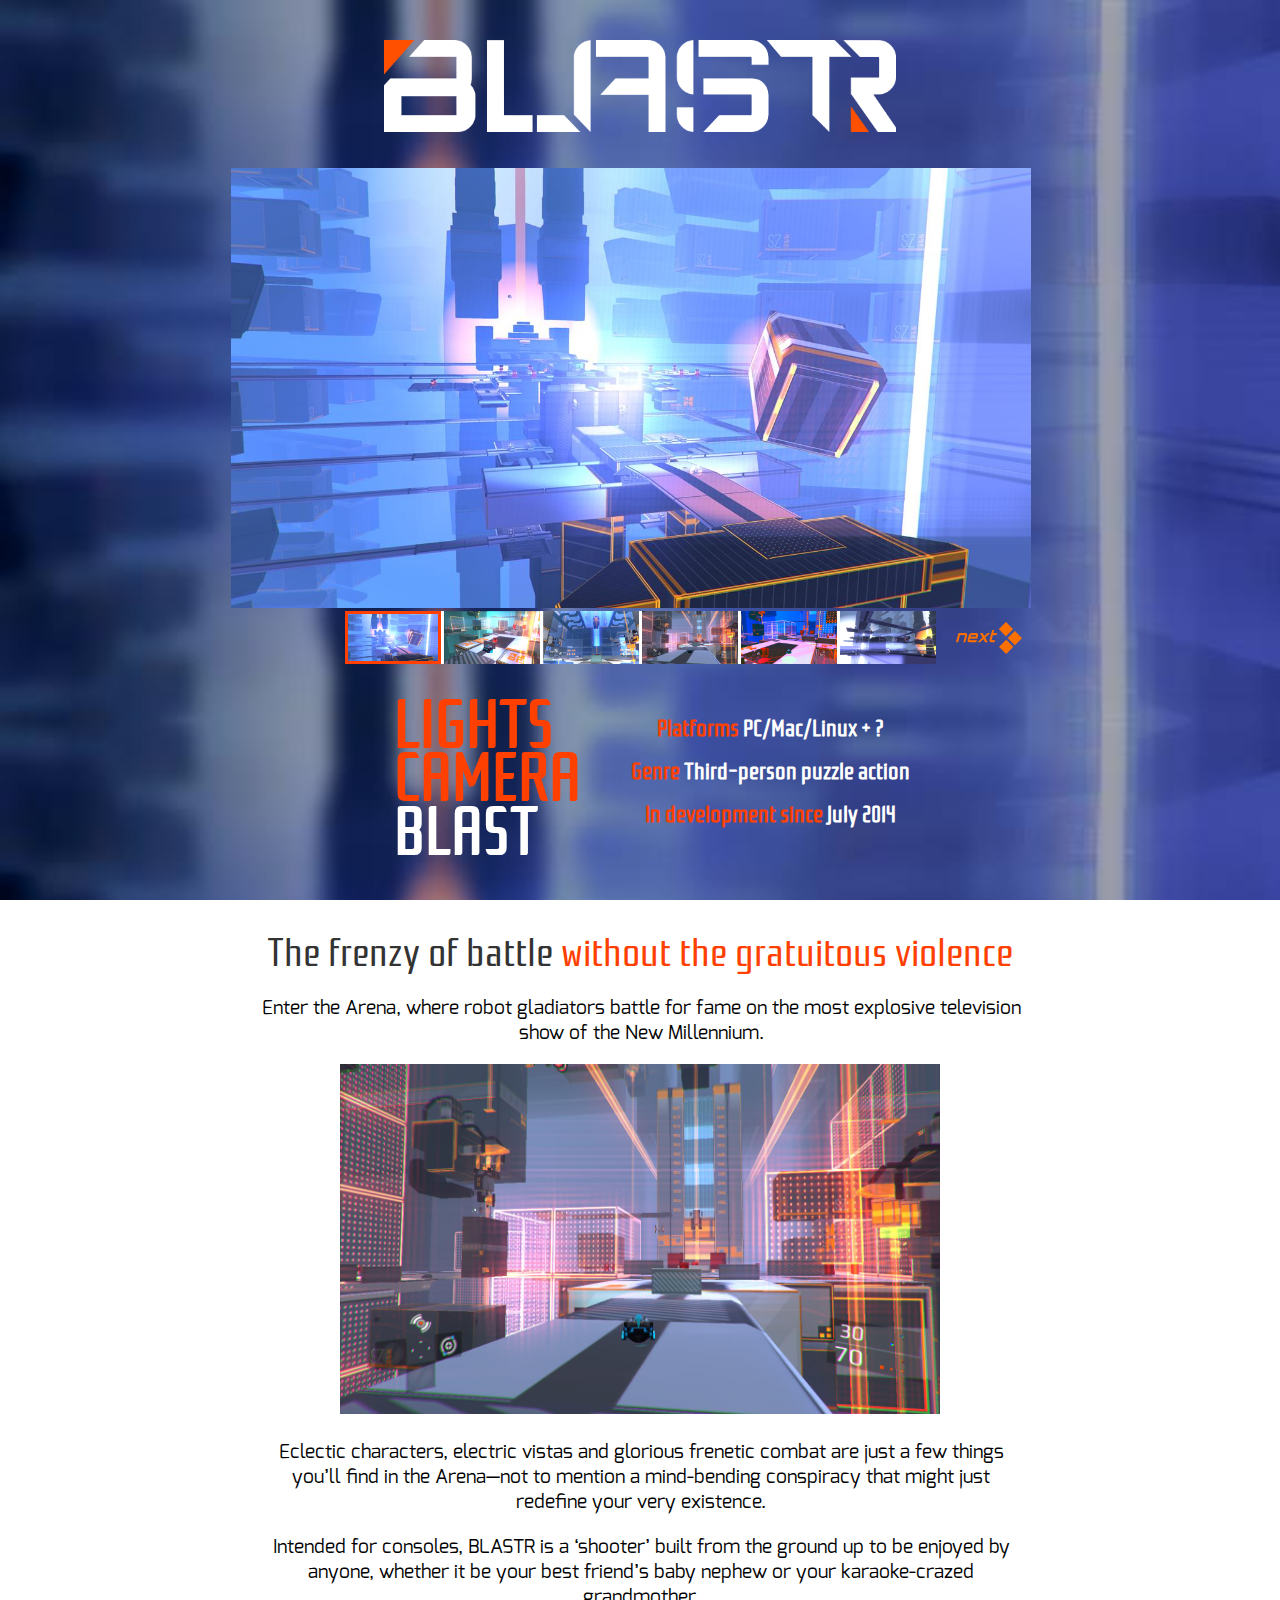
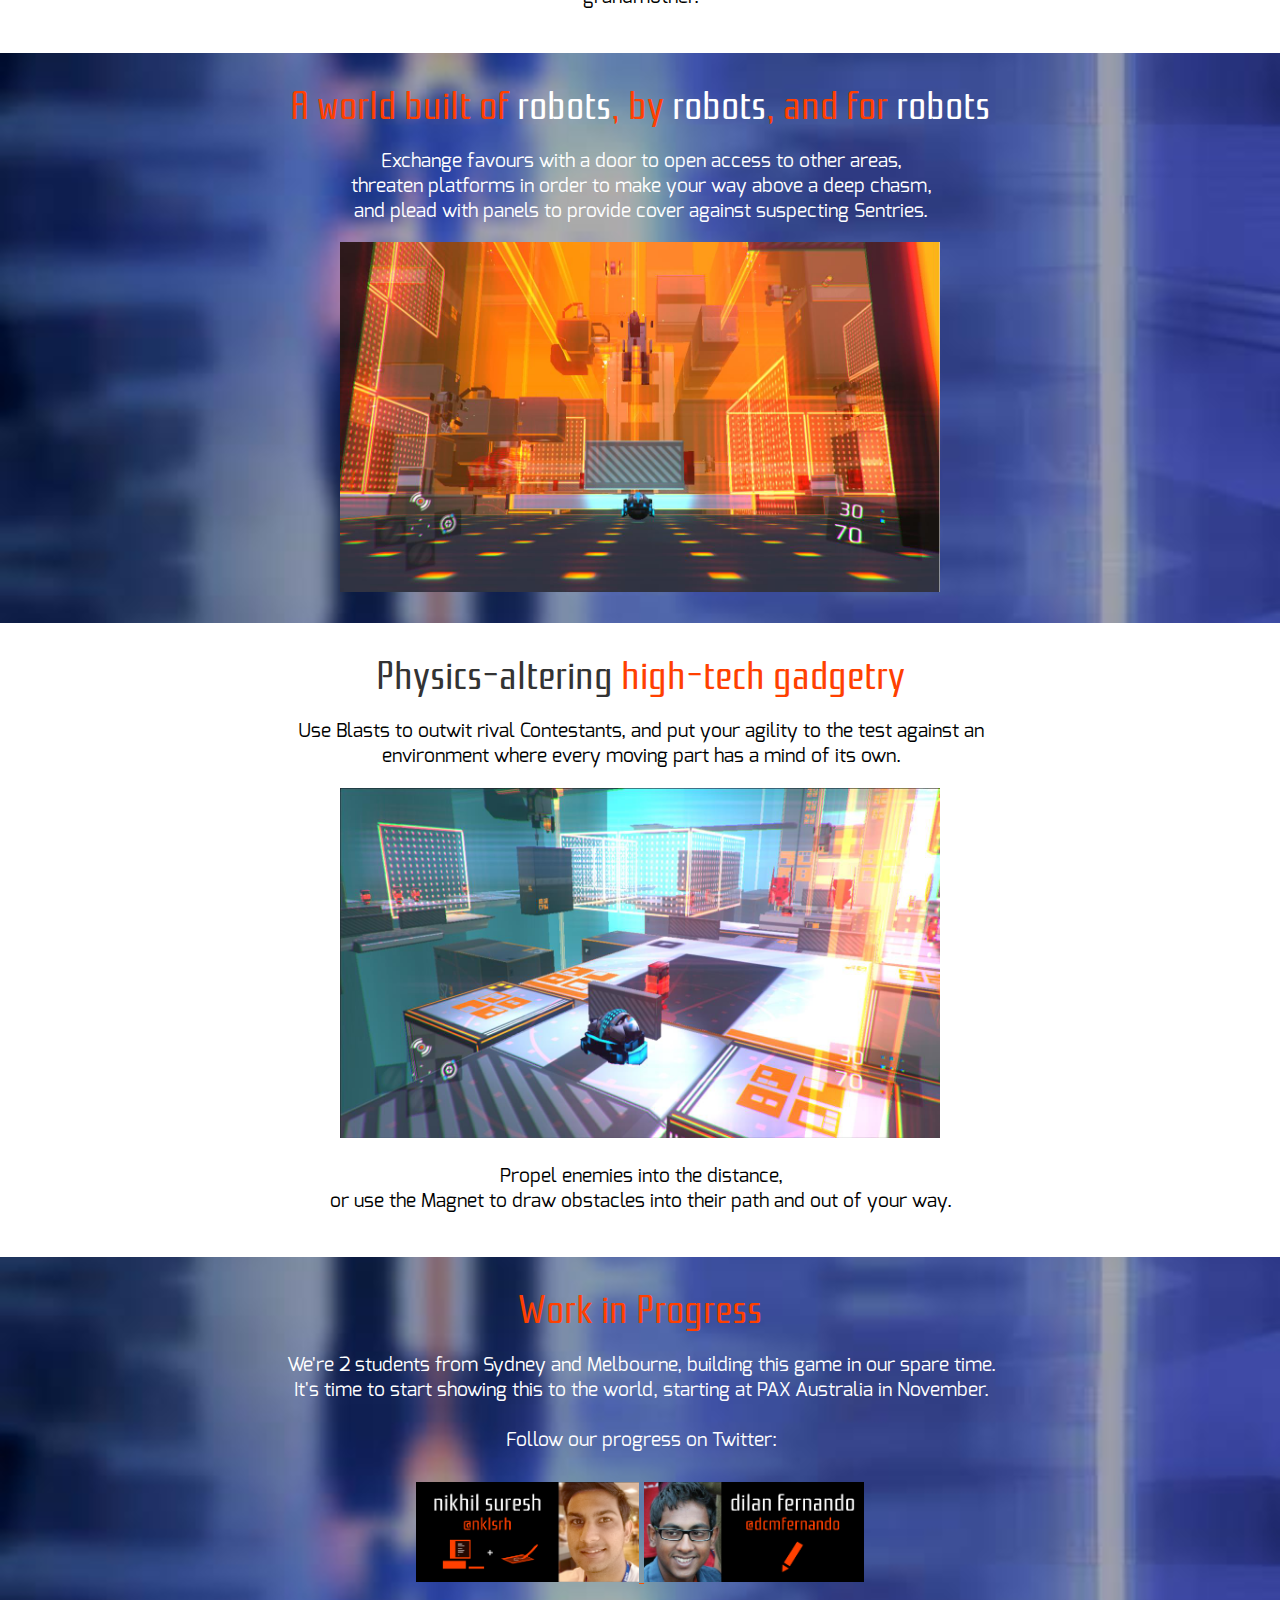
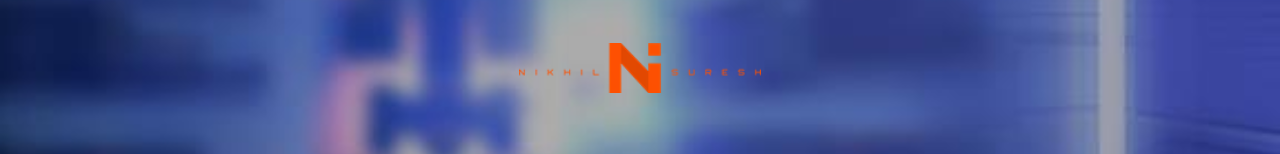
==== index.html @ fab120fc "Little rearrangement of paragraphs." ====
<!doctype html>
<html>
<meta http-equiv="Content-Type" content="text/html;charset=utf-8" >
<head>
	<script>
	  (function(i,s,o,g,r,a,m){i['GoogleAnalyticsObject']=r;i[r]=i[r]||function(){
	  (i[r].q=i[r].q||[]).push(arguments)},i[r].l=1*new Date();a=s.createElement(o),
	  m=s.getElementsByTagName(o)[0];a.async=1;a.src=g;m.parentNode.insertBefore(a,m)
	  })(window,document,'script','//www.google-analytics.com/analytics.js','ga');

	  ga('create', 'UA-49247997-1', 'blastrgame.com');
	  ga('send', 'pageview');

	</script>

    <link rel="stylesheet" href="./fontkit/stylesheet.css"/>
    <link rel="stylesheet" href="./style.css"/>
    <link rel="image_src" href="./img/pass2/Untitled2.png" />    
    
    <link rel="stylesheet" href="./svwp_style.css" type="text/css" media="screen" /> 
    <script src="./jquery-1.3.2.min.js" type="text/javascript"></script>
    <script src="./jquery.timers.js" type="text/javascript"></script> 
    <script src="./jquery.slideViewerPro.1.5.js" type="text/javascript"></script> 
    
    <title>BLASTR</title>
        
    <img src="./img/pass4/gamelogo-full.png" style='width: 40%; margin-top: 40px; margin-bottom: 30px' alt='BLASTR'>
</head>
<body>
    <div id="content">
    
        <div id="latest">
      
          <div id="screenshots" class="svwp">
            <ul>
                <li><img width="800" height="440" alt="Screenshot 1" src="./img/pass4/screenshots/img (9).jpg" /></li>
                <li><img width="800" height="440" alt="Screenshot 2" src="./img/pass4/screenshots/img (8).jpg" /></li>
                <li><img width="800" height="440" alt="Screenshot 3" src="./img/pass4/screenshots/img (2).jpg" /></li>
                <li><img width="800" height="440" alt="Screenshot 4" src="./img/pass4/screenshots/img (7).jpg" /></li>
                <li><img width="800" height="440" alt="Screenshot 5" src="./img/pass4/screenshots/img (4).jpg" /></li>
                <li><img width="800" height="440" alt="Screenshot 10" src="./img/pass4/screenshots/img (10).jpg" /></li>
                <li><img width="800" height="440" alt="Screenshot 6" src="./img/pass4/screenshots/img (5).jpg" /></li>
                <li><img width="800" height="440" alt="Screenshot 7" src="./img/pass4/screenshots/img (6).jpg" /></li>
                <li><img width="800" height="440" alt="Screenshot 9" src="./img/pass4/screenshots/img (3).jpg" /></li>
            </ul>
          </div> 
          
          <br>
        <h3>
          LIGHTS<br>CAMERA<br><strong style='color: white'>BLAST</strong>
        </h3>
         <!-- <img style="width: 60%; margin-bottom:50px" src="./img/pass4/actionshot.png"> -->
          <h5>
            <strong style='color: #ff4000'>Platforms</strong> PC/Mac/Linux + ?
          </h5>    
          <h5>
            <strong style='color: #ff4000'>Genre</strong> Third-person puzzle action
          </h5>    
          <h5>
            <strong style='color: #ff4000'>In development since</strong> July 2014
          </h5>  
        </div>   
          
        <div style='background-color: white; '>
            <!--background-image: url("./img/pass4/screenshots/img (3).jpg"); background-size: 100%;'>-->
            
          <br>
        <h4>
          <strong style='color: #333'>The frenzy of battle </strong> without the gratuitous violence
        </h4>
        <div style='padding-left: 20%; padding-right: 20%'>
          <p style='color: black'>
          Enter the Arena, where robot gladiators battle for fame on the most explosive television show of the New Millennium. 
          </p> 
          <img width="600" height="350" alt="Screenshot 8" src="./img/pass4/screenshots/img (7).jpg" />
          <p style='color: black'>
          Eclectic characters, electric vistas and glorious frenetic combat are just a few things you’ll find in the Arena—not to mention a mind-bending conspiracy that might just redefine your very existence. 
          </p> 
          <p style='color: black'>
          Intended for consoles, BLASTR is a ‘shooter’ built from the ground up to be enjoyed by anyone, whether it be your best friend’s baby nephew or your karaoke-crazed grandmother. 
          </p> 
          <br>
        </div>
        </div>
        
          <br>
        <h4>
          A world built of <strong style='color: white'>robots</strong>, by <strong style='color: white'>robots</strong>, and for <strong style='color: white'>robots</strong> 
        </h4>
        <div style='padding-left: 20%; padding-right: 20%'>
          <p>
          Exchange favours with a door to open access to other areas, <br>threaten platforms in order to make your way above a deep chasm, <br>and plead with panels to provide cover against suspecting Sentries.
          </p> 
          <img width="600" height="350" alt="Screenshot 8" src="./img/pass4/screenshots/img (6).jpg" />
          <br>
          <br>
        </div>
        
        <div style='background-color: white; '>
          <br>
        <h4>
          <strong style='color: #333'>Physics-altering</strong> high-tech gadgetry
        </h4>
        <div style='padding-left: 20%; padding-right: 20%'>          
          <p style='color: black'>
           Use Blasts to outwit rival Contestants, and put your agility to the test against an environment where every moving part has a mind of its own. 
          </p>
          <img width="600" height="350" alt="Screenshot 8" src="./img/pass4/screenshots/img (8).jpg" />
          <p style='color: black'>
          Propel enemies into the distance, <br> or use the Magnet to draw obstacles into their path and out of your way.
          </p> 
          <br>
        </div>
        </div>
          
          <br>
        <h4>
          Work in Progress 
        </h4>
        <div style='padding-left: 20%; padding-right: 20%'>
          <p>
          We're 2 students from Sydney and Melbourne, building this game in our spare time. <br>
          It's time to start showing this to the world, starting at PAX Australia in November. <br><br>
          Follow our progress on Twitter:
          </p> 
        </div>
        
        <div style='margin-top: 30px;'>
          <a href='http://twitter.com/nklsrh' target="_blank">
            <img style="height: 100px;" alt="Developer, Nikhil Suresh" src="./img/pass3/nikhil.png">	
          </a>
          <a href='http://twitter.com/dcmfernando' target="_blank">
            <img style="height: 100px;" alt="Writer, Dilan Fernando"  src="./img/pass3/dilan.png">
          </a>
          <br>	
          <br>
					<!--<sub style='color:white'>A shout out to <a href='http://au.linkedin.com/pub/lawrence-crumpton/30/1b5/b93' target="_blank" style='color: #ff6000;'>Lawrence Crumpton</a> for the superb soundtrack.</sub>						-->
        </div>	
      <a href='mailto:nikhil@blastrgame.com'><img style="height: 50px; margin: 30px" alt="Email us!" src="./img/pass4/studiologo-full.png"></a>
    </div>
      <br>
    <script type="text/javascript">
            $(window).bind("load", function() {
            $("div#screenshots").slideViewerPro({
            thumbs: 6,
            autoslide: true,
            asTimer: 3500,
            typo: false,
            galBorderWidth: 0,
            thumbsBorderOpacity: 0,
            buttonsTextColor: "#FFF",
            buttonsWidth: 120,
            thumbsActiveBorderOpacity: 1,
            thumbsActiveBorderColor: "#FF4000",
            leftButtonInner: "<img src='./img/pass4/arrowLeft.png' />",
            rightButtonInner: "<img src='./img/pass4/arrowRight.png' />", 
            shuffle: false
            });
            }); 
    </script> 
</body>
          
</html>
---- fontkit/stylesheet.css ----
/* Generated by Font Squirrel (http://www.fontsquirrel.com) on March 19, 2014 */



@font-face {
    font-family: 'orbitronblack';
    src: url('orbitron-black.eot');
    src: url('orbitron-black.eot?#iefix') format('embedded-opentype'),
         url('orbitron-black.woff') format('woff'),
         url('orbitron-black.ttf') format('truetype'),
         url('orbitron-black.svg#orbitronblack') format('svg');
    font-weight: normal;
    font-style: normal;

}




@font-face {
    font-family: 'orbitronregular';
    src: url('orbitron-medium.eot');
    src: url('orbitron-medium.eot?#iefix') format('embedded-opentype'),
         url('orbitron-medium.woff') format('woff'),
         url('orbitron-medium.ttf') format('truetype'),
         url('orbitron-medium.svg#orbitronregular') format('svg');
    font-weight: normal;
    font-style: normal;

}




@font-face {
    font-family: 'orbitronlight';
    src: url('orbitron-light.eot');
    src: url('orbitron-light.eot?#iefix') format('embedded-opentype'),
         url('orbitron-light.woff') format('woff'),
         url('orbitron-light.ttf') format('truetype'),
         url('orbitron-light.svg#orbitronlight') format('svg');
    font-weight: normal;
    font-style: normal;

}

@font-face {
    font-family: 'rationale';
    src: url('rationale.otf');
    font-weight: normal;
    font-style: normal;

}


@font-face {
    font-family: 'Exo2';
    src: url('Exo-Regular.otf');
    font-weight: normal;
    font-style: normal;

}
---- style.css ----
﻿body
{
    font-family: 'Roboto';
    font-size: 1.2em;
    margin: 0px;
	text-align: center;
	background-color: #1A0066;
	background-image: url('./img/pass4/bg2.jpg'); 
    background-size: 100%;
    color: white;
    font-family: 'Exo2';
    font-weight: 10;
}

h1
{
    margin: 0px;
}

h3
{
    font-size: 3.5em;
    margin: 10px -90px 40px 20%;
    font-family: 'rationale';
    color: #FF4000;
    line-height: 0.8em;
    text-align: left;
    float: left;
}

h4
{
    font-size: 2.1em;
    font-family: 'rationale';
    font-weight: 100;
    margin: 5px;
    color: #FF4000;
}


h5
{
    font-size: 1.2em;
    font-family: 'rationale';
    line-height: 0.2em;
    color: #ffffff;
}

h6
{
    font-size: 3.4em;
    font-family: 'orbitronlight';
    font-weight: 400;
	margin: 0;
	margin-top: 30px;
	margin-bottom: 30px;
    color: #FF5500;
}

#nametag
{
    padding-left: 30px;
    padding-top: 10px;
    padding-bottom: 1px;
}

sub
{	
	color: #ff9000;
}


p
{
    margin-left: 2px;
}

#content
{  
}

#nametag ul
{
    
    margin-left: -40px;
}
#nametag li
{
    display: inline;    
    background-color: #000;
    padding-bottom: 10px;
    padding-top: 10px;
    padding-left: 10px;
    padding-right: 30px;
    text-align: center;
    font-size: large;
}
#nametag a
{    
    text-decoration: none;
}
#nametag a li:hover
{
    background-color: #FF3700;
}
#nametag a li
{
    color: #fff;
}


#topProjects
{
    padding-left: 30px;
    display: inline-block;
	background-color: #f1f1f1;
	width: 100%;
}
#topProjects h3
{
	
}
#topProjects .top
{
    margin-top: -60px;
    margin-left: -60px;
    display:inline-block;
    width: 350px;   
    padding: 50px; 
    padding-bottom: 0px; 
    margin-bottom: -10px; 
    font-size: small;
    vertical-align: top;
}
#topProjects img
{
    height: 19%;
}
#topProjects li
{
    list-style-type: none;

}


#latest 
{
    display: inline-block;
}
a
{
	color: #ff5000;
}
a:hover
{
	color: #fff;
}
small
{
}
---- svwp_style.css ----
.svwp {width: 50px; height: 20px; background: #fff;} /*preloader stuff. do not modify!*/
.svwp ul{position: relative; left: -999em;}/*preloader stuff. do not modify!*/
.slideViewer { 
position: relative;
overflow: hidden; 
margin: 0;
padding: 0;
background: #fff;
}
.slideViewer ul {  /*your list of images*/
position: relative;
left: 0;
top: 0;
width: 1%;
list-style-type: none;
margin: 0; 
padding: 0;
}
.slideViewer ul li {
float:left;
}

/*typographic info*/
.slideViewer span.typo{ 
padding: 6px; /* do not modify padding */
background: #fff;
color: #000;
font: normal 10px Verdana;
}

.thumbSlider { /*the thumbnails slider*/
overflow: hidden;
width: 1%;
background: #fff;
}
.thumbSlider ul { 
list-style-type: none;
margin: 0; 
padding: 0;
}
.thumbSlider ul li{ 
float:left;
margin: 0;
}
.thumbSlider a{
color: #fff;
text-decoration: none;
}
.thumbSlider a img{
border: 0;
display: block;
padding: 0;
}
.thumbSlider p.tmbrdr { /* the border above -not around- each thumb */
/* width, height and top values are dynamically added by the script. Do not modify. */
position:relative; 
left: 0;
font-size: 0.01em;
left: 0;
margin: 0;
padding: 0;
}

a.left, a.right { /*the left and right buttons (links)*/
background: transparent; /* could be any color  */
color: #ff0000;
font: bold 16px Arial;
overflow: hidden;
}
a.left span, a.right span{

}
a.left img, a.right img{
border: 0;
}
a.l_dis, a.r_dis {
background: transparent; /* ALWAYS leave transparent. this is the 'disabled' state of the link !  */
cursor: default;
}
a.l_dis span, a.r_dis span {
visibility: hidden;
}
a:focus {outline:none;}
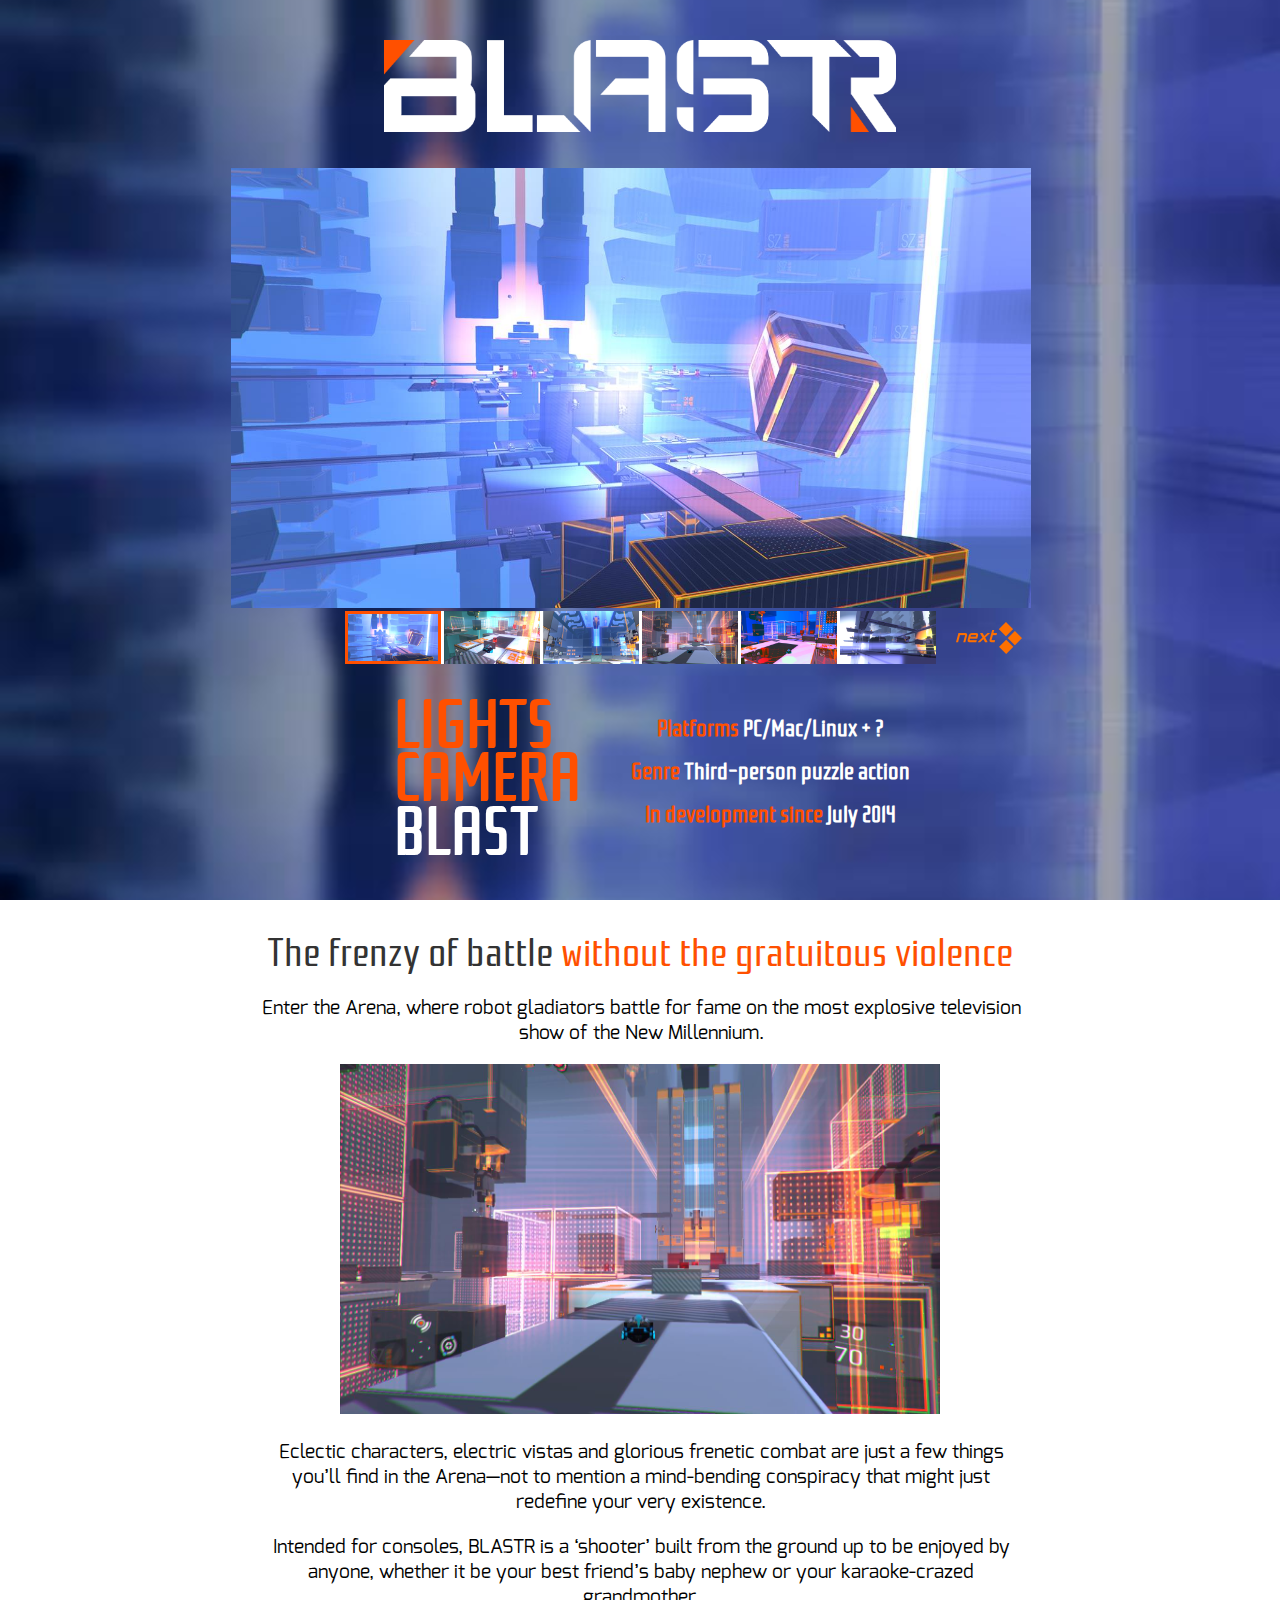
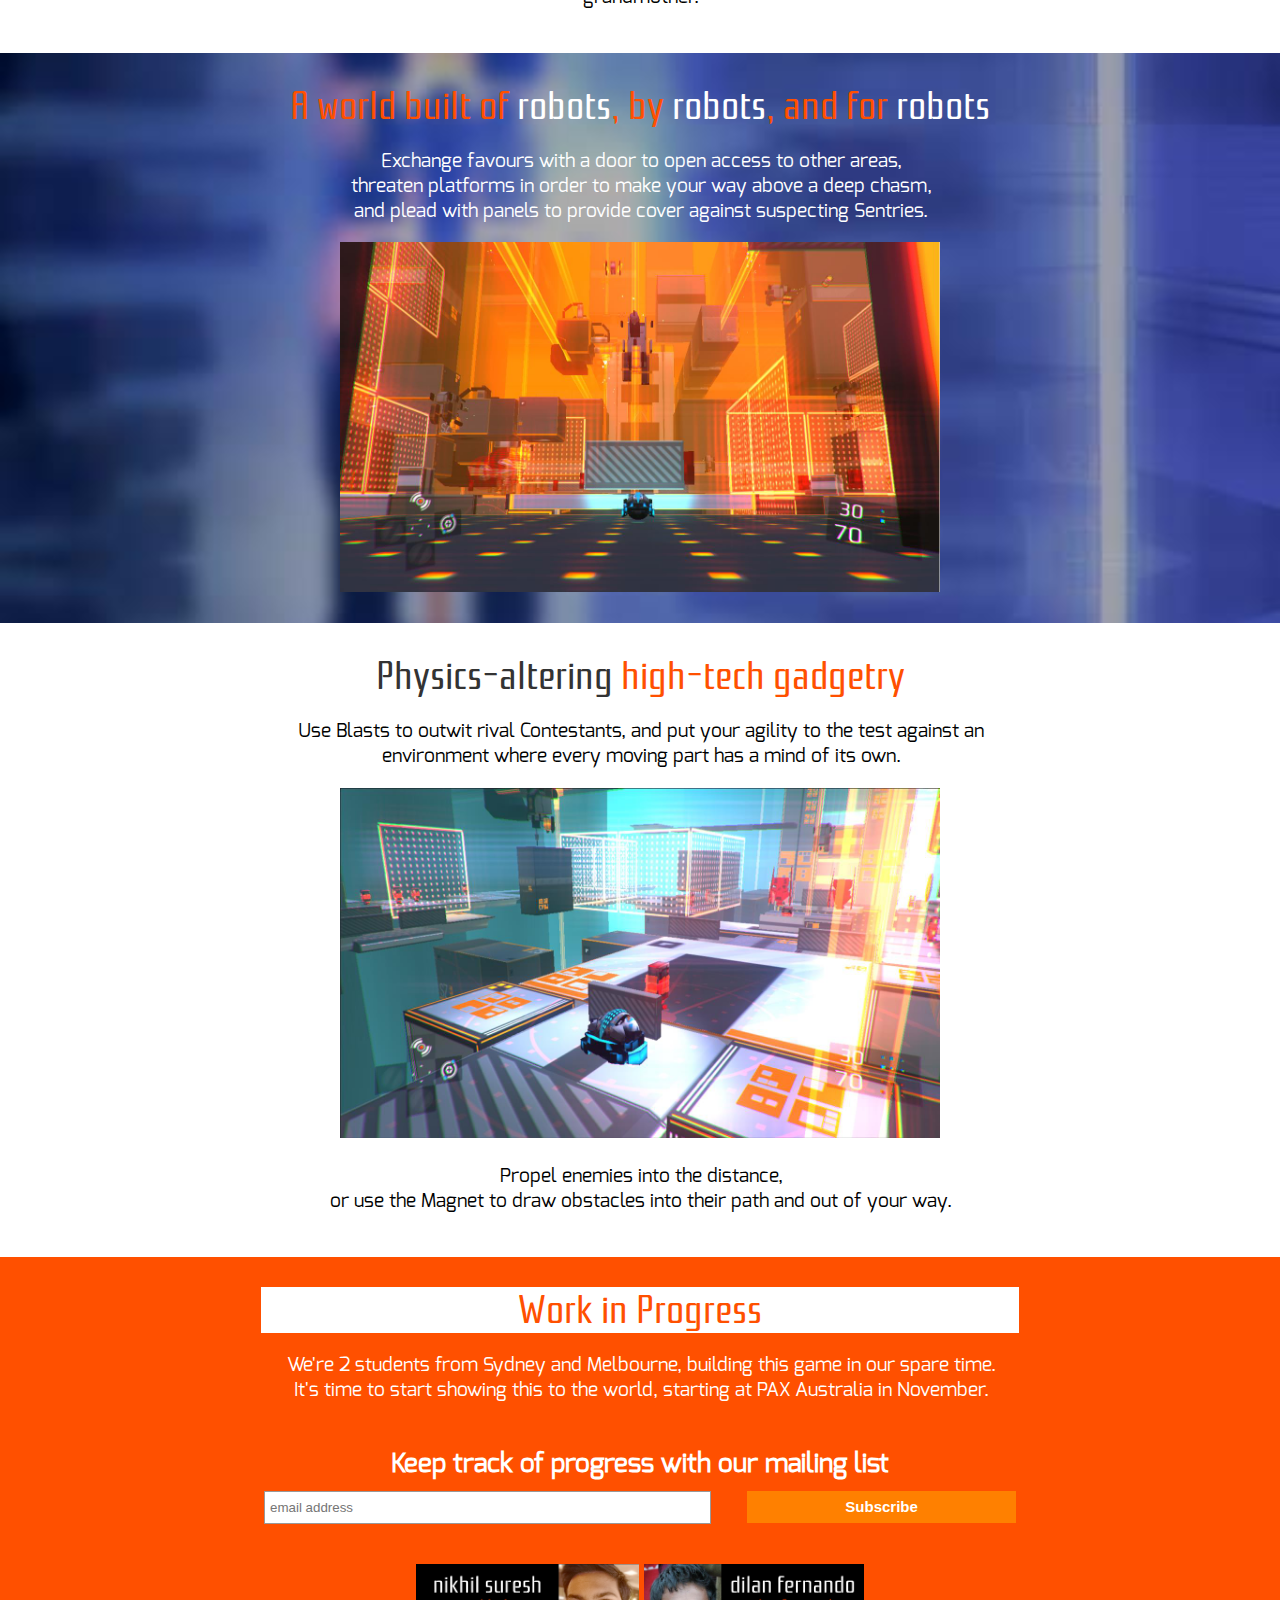
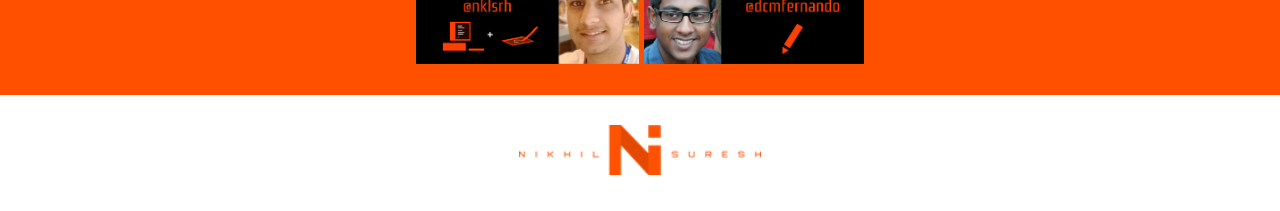
==== commit ff017cb4: "Removed email link, added mailchimp and twitter." ====
--- a/index.html
+++ b/index.html
@@ -22,6 +22,8 @@
     <script src="./jquery.timers.js" type="text/javascript"></script> 
     <script src="./jquery.slideViewerPro.1.5.js" type="text/javascript"></script> 
     
+
+
     <title>BLASTR</title>
         
     <img src="./img/pass4/gamelogo-full.png" style='width: 40%; margin-top: 40px; margin-bottom: 30px' alt='BLASTR'>
@@ -51,13 +53,13 @@
         </h3>
          <!-- <img style="width: 60%; margin-bottom:50px" src="./img/pass4/actionshot.png"> -->
           <h5>
-            <strong style='color: #ff4000'>Platforms</strong> PC/Mac/Linux + ?
+            <strong style='color: #FF5000'>Platforms</strong> PC/Mac/Linux + ?
           </h5>    
           <h5>
-            <strong style='color: #ff4000'>Genre</strong> Third-person puzzle action
+            <strong style='color: #FF5000'>Genre</strong> Third-person puzzle action
           </h5>    
           <h5>
-            <strong style='color: #ff4000'>In development since</strong> July 2014
+            <strong style='color: #FF5000'>In development since</strong> July 2014
           </h5>  
         </div>   
           
@@ -113,18 +115,35 @@
         </div>
         </div>
           
+        <div style='background-color: #ff5000; padding-left: 20%; padding-right: 20%'>
+
           <br>
-        <h4>
+        <h4 style='background-color: white'>
           Work in Progress 
         </h4>
-        <div style='padding-left: 20%; padding-right: 20%'>
+		
           <p>
           We're 2 students from Sydney and Melbourne, building this game in our spare time. <br>
           It's time to start showing this to the world, starting at PAX Australia in November. <br><br>
-          Follow our progress on Twitter:
           </p> 
+		  
+		<!-- Begin MailChimp Signup Form -->
+
+		<div id="mc_embed_signup">
+		<form action="//nklsrh.us9.list-manage.com/subscribe/post?u=c6ea2a9fe54fd6417d23b303d&amp;id=45516588c2" method="post" id="mc-embedded-subscribe-form" name="mc-embedded-subscribe-form" class="validate" target="_blank" novalidate>
+			<div id="mc_embed_signup_scroll">
+			<label for="mce-EMAIL">Keep track of progress with our mailing list</label>
+			<input type="email" value="" name="EMAIL" class="email" id="mce-EMAIL" placeholder="email address" required>
+			<!-- real people should not fill this in and expect good things - do not remove this or risk form bot signups-->
+			<div style="position: absolute; left: -5000px;"><input type="text" name="b_c6ea2a9fe54fd6417d23b303d_45516588c2" tabindex="-1" value=""></div>
+			<div class="clear"><input type="submit" value="Subscribe" name="subscribe" id="mc-embedded-subscribe" class="button"></div>
+			</div>
+		</form>
+
+		<!--End mc_embed_signup-->
         </div>
         
+
         <div style='margin-top: 30px;'>
           <a href='http://twitter.com/nklsrh' target="_blank">
             <img style="height: 100px;" alt="Developer, Nikhil Suresh" src="./img/pass3/nikhil.png">	
@@ -134,11 +153,15 @@
           </a>
           <br>	
           <br>
-					<!--<sub style='color:white'>A shout out to <a href='http://au.linkedin.com/pub/lawrence-crumpton/30/1b5/b93' target="_blank" style='color: #ff6000;'>Lawrence Crumpton</a> for the superb soundtrack.</sub>						-->
-        </div>	
-      <a href='mailto:nikhil@blastrgame.com'><img style="height: 50px; margin: 30px" alt="Email us!" src="./img/pass4/studiologo-full.png"></a>
-    </div>
-      <br>
+		  
+		  
+<!--<sub style='color:white'>A shout out to <a href='http://au.linkedin.com/pub/lawrence-crumpton/30/1b5/b93' target="_blank" style='color: #ff6000;'>Lawrence Crumpton</a> for the superb soundtrack.</sub>						-->
+			</div>	
+		</div>
+		<div style='background-color: white;'>
+	      <a href='http://twitter.com/BLASTRgame' target='_blank'><img style="height: 50px; margin: 30px" alt="Email us!" src="./img/pass4/studiologo-full.png"></a>
+		</div>
+		</div>
     <script type="text/javascript">
             $(window).bind("load", function() {
             $("div#screenshots").slideViewerPro({
@@ -151,7 +174,7 @@
             buttonsTextColor: "#FFF",
             buttonsWidth: 120,
             thumbsActiveBorderOpacity: 1,
-            thumbsActiveBorderColor: "#FF4000",
+            thumbsActiveBorderColor: "#FF5000",
             leftButtonInner: "<img src='./img/pass4/arrowLeft.png' />",
             rightButtonInner: "<img src='./img/pass4/arrowRight.png' />", 
             shuffle: false
--- a/style.css
+++ b/style.css
@@ -22,7 +22,7 @@
     font-size: 3.5em;
     margin: 10px -90px 40px 20%;
     font-family: 'rationale';
-    color: #FF4000;
+    color: #FF5000;
     line-height: 0.8em;
     text-align: left;
     float: left;
@@ -34,7 +34,7 @@
     font-family: 'rationale';
     font-weight: 100;
     margin: 5px;
-    color: #FF4000;
+    color: #FF5000;
 }
 
 
@@ -157,4 +157,33 @@
 }
 small
 {
-}+}
+		
+#mc_embed_signup
+{
+	font: Exo; 
+}
+
+/* MailChimp Form Embed Code - Slim - 08/17/2011 */
+#mc_embed_signup form {text-align:center;  }
+#mc_embed_signup h2 {font-weight:bold; padding:0; margin:15px 0; font-size:1.4em;}
+#mc_embed_signup input {border:1px solid #999; -webkit-appearance:none;}
+#mc_embed_signup input[type=checkbox]{-webkit-appearance:checkbox;}
+#mc_embed_signup input[type=radio]{-webkit-appearance:radio;}
+#mc_embed_signup input:focus {border-color:#333;}
+#mc_embed_signup .button {clear:both; background-color: #FF8000; border: 0 none; color: #FFFFFF; cursor: pointer; display: inline-block; font-size:15px; font-weight: bold; height: 32px; line-height: 32px; padding:0; text-align: center; text-decoration: none; vertical-align: top; white-space: nowrap; width: auto;}
+#mc_embed_signup .button:hover {background-color:#00008C;}
+#mc_embed_signup .small-meta {font-size: 11px;}
+#mc_embed_signup .nowrap {white-space:nowrap;}     
+#mc_embed_signup .clear {clear:none; display:inline;}
+
+#mc_embed_signup label {display:block; font-size:26px; padding-bottom:10px; font-weight:bold;}
+#mc_embed_signup input.email { padding:8px 0; margin:0 4% 10px 0; text-indent:5px; width:58%; min-width:130px;}
+#mc_embed_signup input.button { width:35%; margin:0 0 10px 0; min-width:90px;}
+
+#mc_embed_signup div#mce-responses {float:left; top:-1.4em; padding:0em .5em 0em .5em; overflow:hidden; width:90%;margin: 0 5%; clear: both;}
+#mc_embed_signup div.response {margin:1em 0; padding:1em .5em .5em 0; font-weight:bold; float:left; top:-1.5em; z-index:1; width:80%;}
+#mc_embed_signup #mce-error-response {display:none;}
+#mc_embed_signup #mce-success-response {color:#529214; display:none;}
+#mc_embed_signup label.error {display:block; float:none; width:auto; margin-left:1.05em; text-align:left; padding:.5em 0;}
+
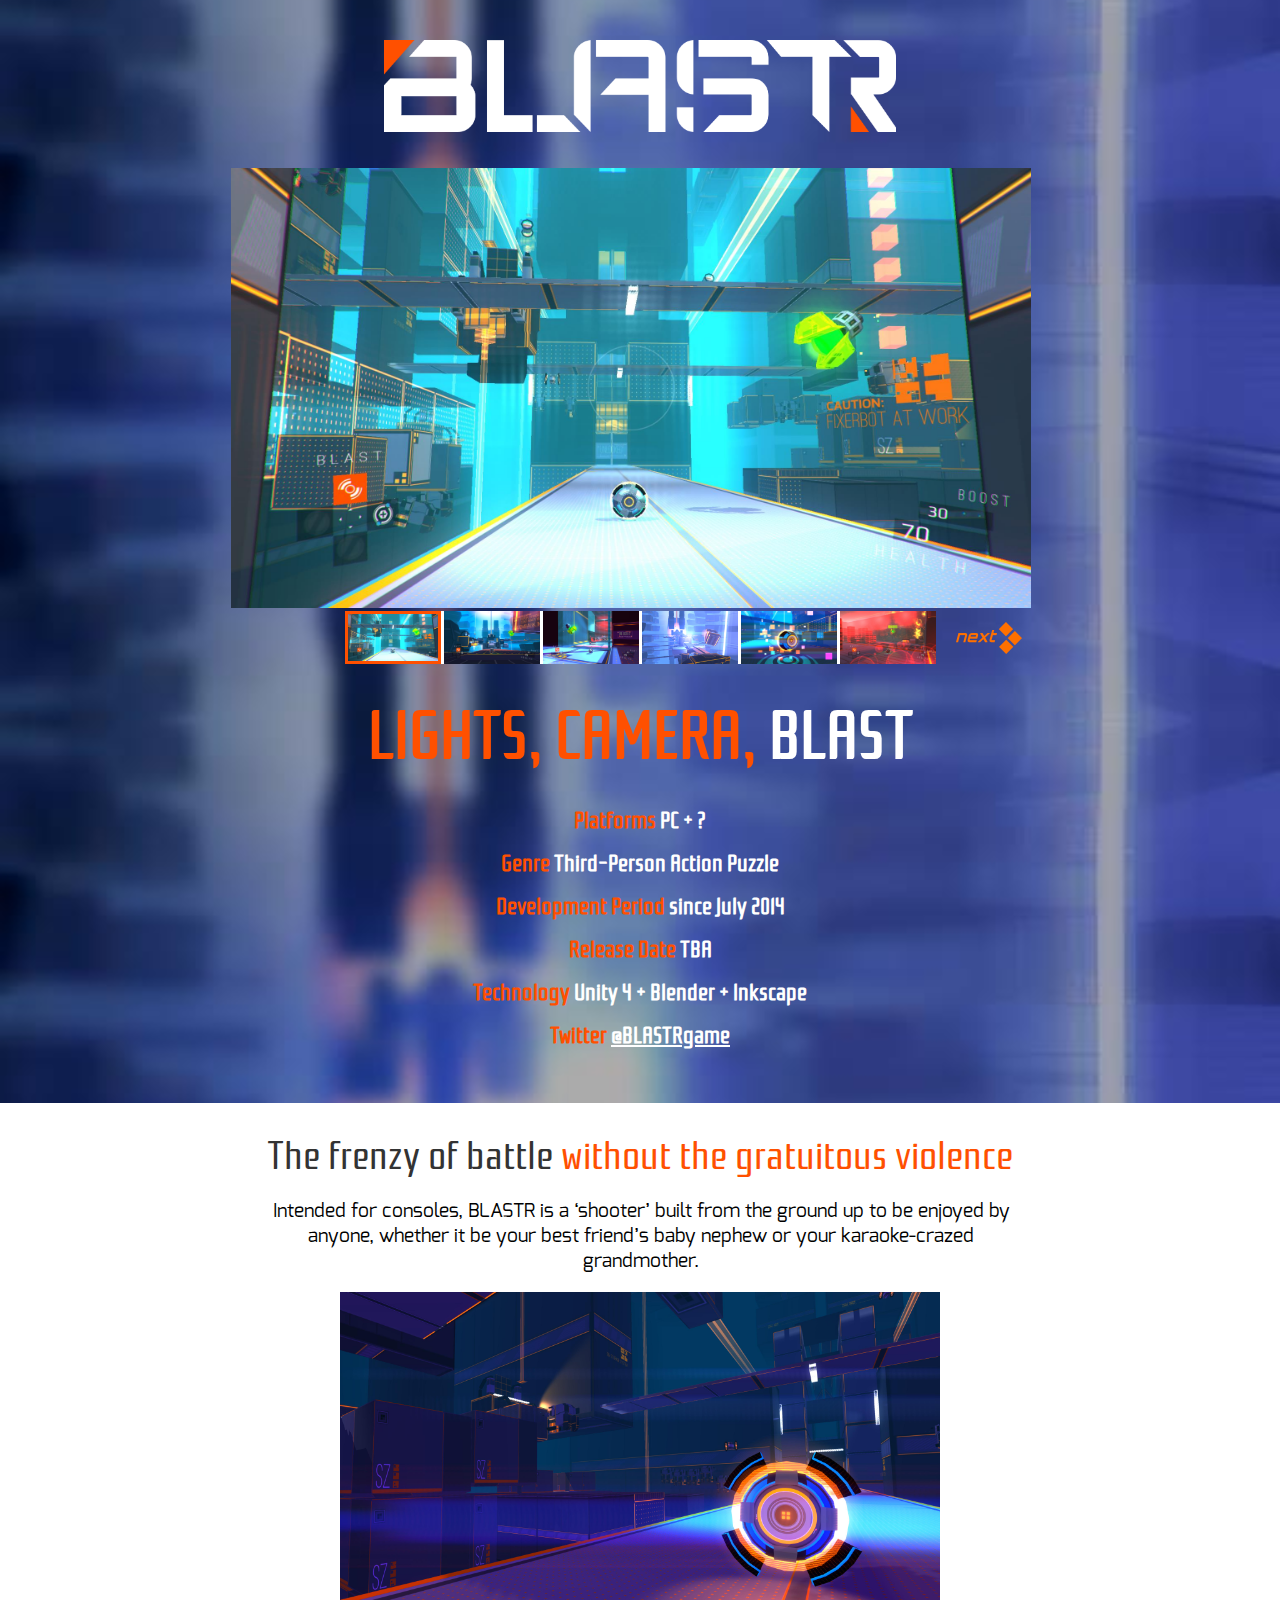
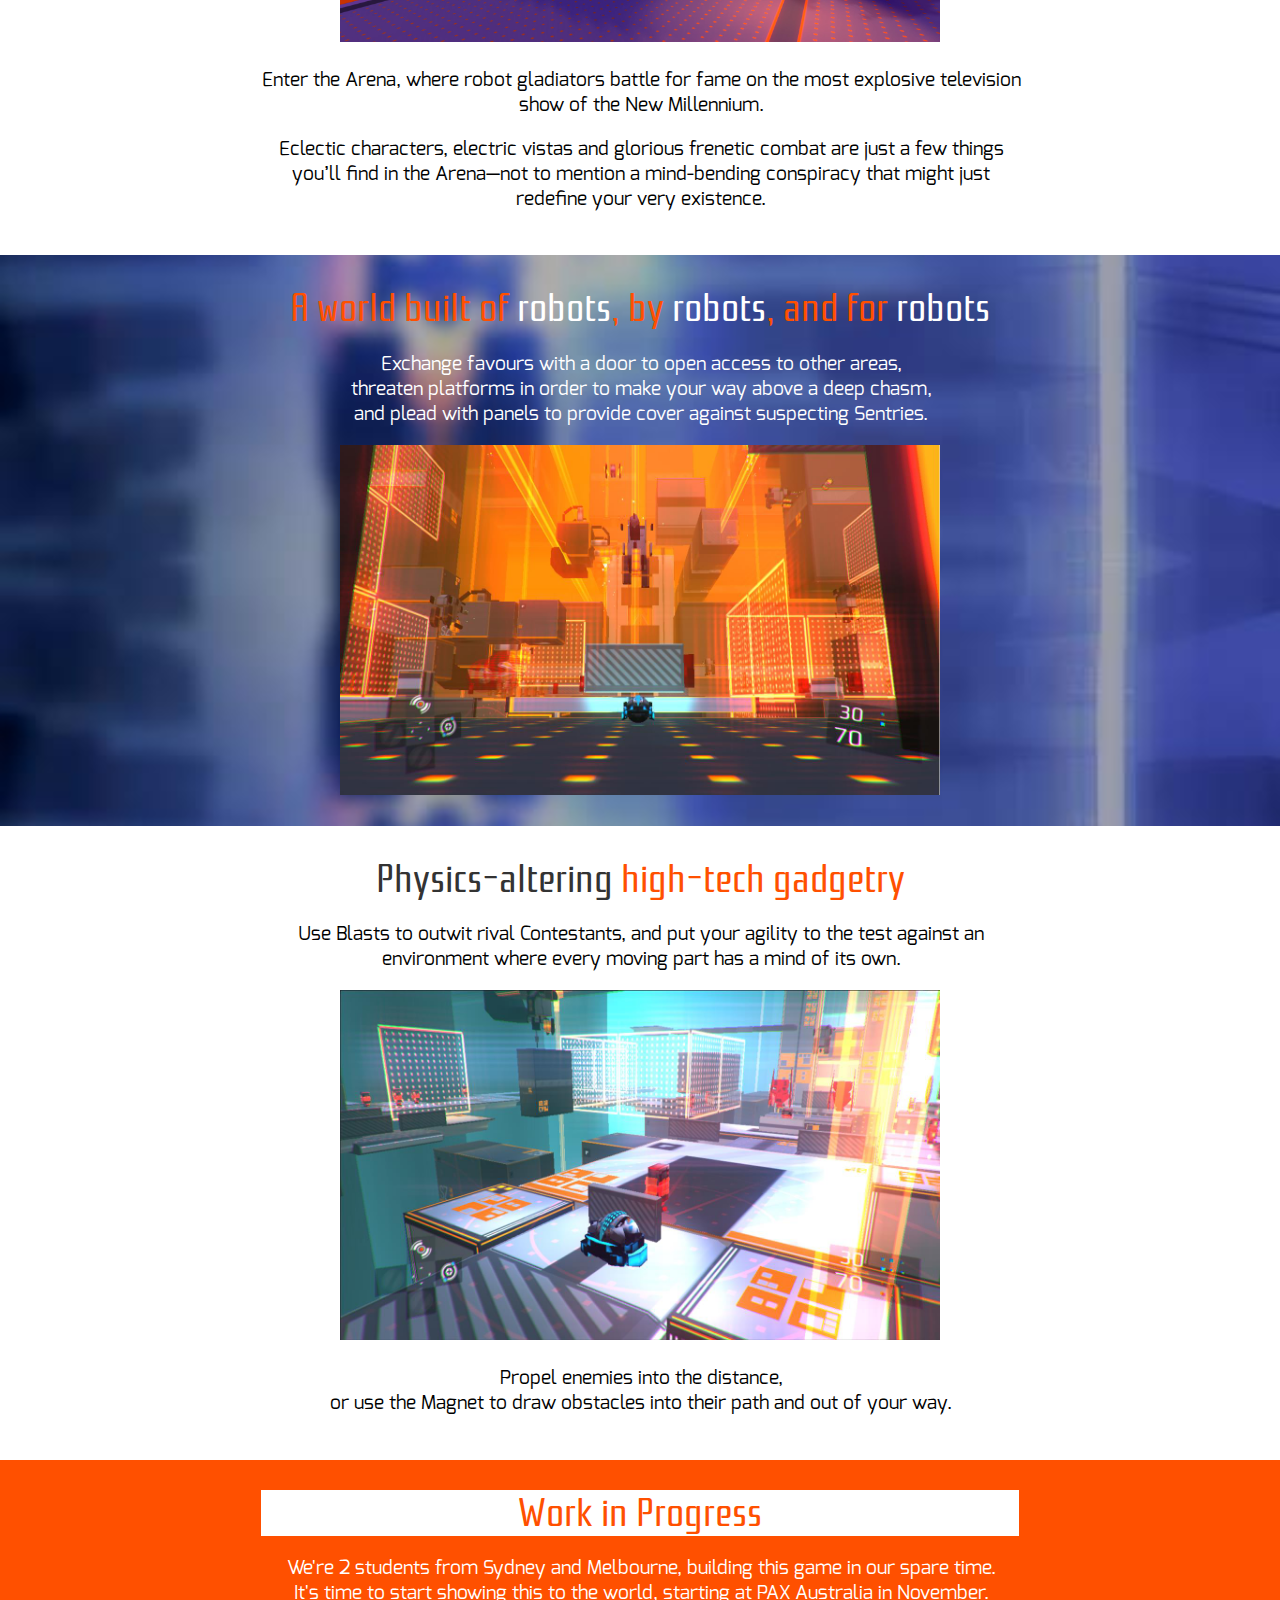
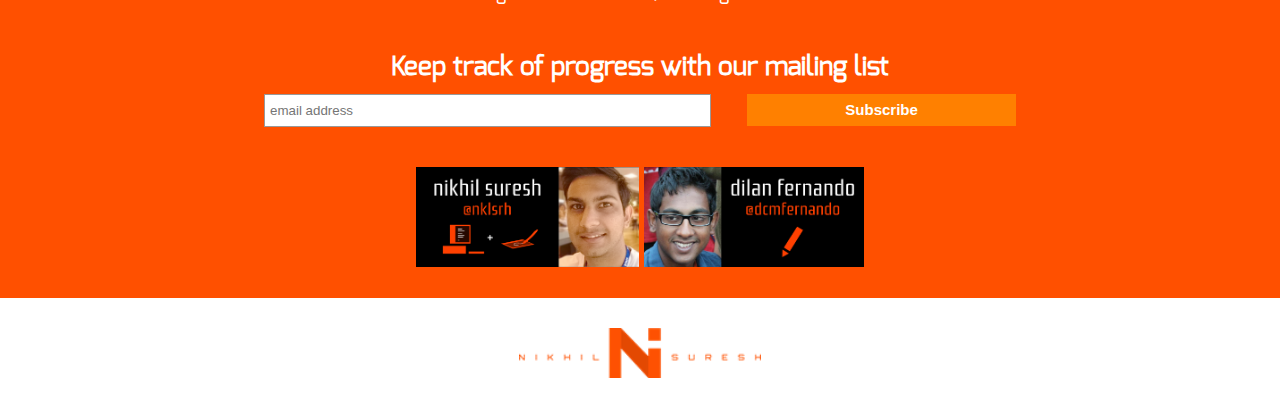
==== commit 94da831b: "Updated with new Overview section and new screenshots." ====
--- a/index.html
+++ b/index.html
@@ -22,8 +22,6 @@
     <script src="./jquery.timers.js" type="text/javascript"></script> 
     <script src="./jquery.slideViewerPro.1.5.js" type="text/javascript"></script> 
     
-
-
     <title>BLASTR</title>
         
     <img src="./img/pass4/gamelogo-full.png" style='width: 40%; margin-top: 40px; margin-bottom: 30px' alt='BLASTR'>
@@ -35,35 +33,45 @@
       
           <div id="screenshots" class="svwp">
             <ul>
-                <li><img width="800" height="440" alt="Screenshot 1" src="./img/pass4/screenshots/img (9).jpg" /></li>
-                <li><img width="800" height="440" alt="Screenshot 2" src="./img/pass4/screenshots/img (8).jpg" /></li>
-                <li><img width="800" height="440" alt="Screenshot 3" src="./img/pass4/screenshots/img (2).jpg" /></li>
-                <li><img width="800" height="440" alt="Screenshot 4" src="./img/pass4/screenshots/img (7).jpg" /></li>
-                <li><img width="800" height="440" alt="Screenshot 5" src="./img/pass4/screenshots/img (4).jpg" /></li>
-                <li><img width="800" height="440" alt="Screenshot 10" src="./img/pass4/screenshots/img (10).jpg" /></li>
-                <li><img width="800" height="440" alt="Screenshot 6" src="./img/pass4/screenshots/img (5).jpg" /></li>
-                <li><img width="800" height="440" alt="Screenshot 7" src="./img/pass4/screenshots/img (6).jpg" /></li>
-                <li><img width="800" height="440" alt="Screenshot 9" src="./img/pass4/screenshots/img (3).jpg" /></li>
+                <li><img width="800" height="440" alt="Control Centre" src="./img/pass5/blastr_screenshot (6).jpg" /></li>
+                <li><img width="800" height="440" alt="Catwalk" src="./img/pass5/blastr_screenshot (5).jpg" /></li>
+                <li><img width="800" height="440" alt="Security Zone" src="./img/pass5/blastr_screenshot (7).jpg" /></li>
+                <li><img width="800" height="440" alt="Docking Station" src="./img/pass4/screenshots/img (9).jpg" /></li>
+                <li><img width="800" height="440" alt="ZER0 - The main character" src="./img/pass5/blastr_screenshot (1).jpg" /></li>
+                <li><img width="800" height="440" alt="Emergency" src="./img/pass5/blastr_screenshot (4).jpg" /></li>
+                <li><img width="800" height="440" alt="The Facility" src="./img/pass4/screenshots/img (2).jpg" /></li>
             </ul>
           </div> 
           
-          <br>
-        <h3>
-          LIGHTS<br>CAMERA<br><strong style='color: white'>BLAST</strong>
-        </h3>
+        </div>   
+          
+            <h2 style='text-align: center; margin-top: 40px'>LIGHTS, CAMERA, <strong style='color: white'>BLAST</strong></h2>
+            <!--background-image: url("./img/pass4/screenshots/img (3).jpg"); background-size: 100%;'>-->
+    
+                
          <!-- <img style="width: 60%; margin-bottom:50px" src="./img/pass4/actionshot.png"> -->
           <h5>
-            <strong style='color: #FF5000'>Platforms</strong> PC/Mac/Linux + ?
+            <strong style='color: #FF5000'>Platforms</strong> PC + ?
           </h5>    
           <h5>
-            <strong style='color: #FF5000'>Genre</strong> Third-person puzzle action
+            <strong style='color: #FF5000'>Genre</strong> Third-Person Action Puzzle
           </h5>    
           <h5>
-            <strong style='color: #FF5000'>In development since</strong> July 2014
+            <strong style='color: #FF5000'>Development Period</strong> since July 2014
           </h5>  
-        </div>   
-          
-        <div style='background-color: white; '>
+          <h5>
+            <strong style='color: #FF5000'>Release Date</strong> TBA
+          </h5>  
+          <h5>
+            <strong style='color: #FF5000'>Technology</strong> Unity 4 + Blender + Inkscape
+          </h5>  
+          <h5>
+            <strong style='color: #FF5000'>Twitter</strong> <a style='text-decoration: underline; color: white' href='http://twitter.com/BLASTRgame' target='_blank'>@BLASTRgame</a>
+          </h5>  
+          <br>
+        
+        
+        <div style='background-color: white;'>
             <!--background-image: url("./img/pass4/screenshots/img (3).jpg"); background-size: 100%;'>-->
             
           <br>
@@ -72,14 +80,14 @@
         </h4>
         <div style='padding-left: 20%; padding-right: 20%'>
           <p style='color: black'>
+          Intended for consoles, BLASTR is a ‘shooter’ built from the ground up to be enjoyed by anyone, whether it be your best friend’s baby nephew or your karaoke-crazed grandmother. 
+          </p> 
+          <img width="600" height="350" alt="Screenshot 8" src="./img/pass5/zero-5.jpg" />
+          <p style='color: black'>
           Enter the Arena, where robot gladiators battle for fame on the most explosive television show of the New Millennium. 
           </p> 
-          <img width="600" height="350" alt="Screenshot 8" src="./img/pass4/screenshots/img (7).jpg" />
           <p style='color: black'>
           Eclectic characters, electric vistas and glorious frenetic combat are just a few things you’ll find in the Arena—not to mention a mind-bending conspiracy that might just redefine your very existence. 
-          </p> 
-          <p style='color: black'>
-          Intended for consoles, BLASTR is a ‘shooter’ built from the ground up to be enjoyed by anyone, whether it be your best friend’s baby nephew or your karaoke-crazed grandmother. 
           </p> 
           <br>
         </div>
--- a/style.css
+++ b/style.css
@@ -15,6 +15,14 @@
 h1
 {
     margin: 0px;
+}
+
+h2
+{
+    font-size: 3.5em;
+    font-family: 'rationale';
+    color: #FF5000;
+    line-height: 0.8em;
 }
 
 h3
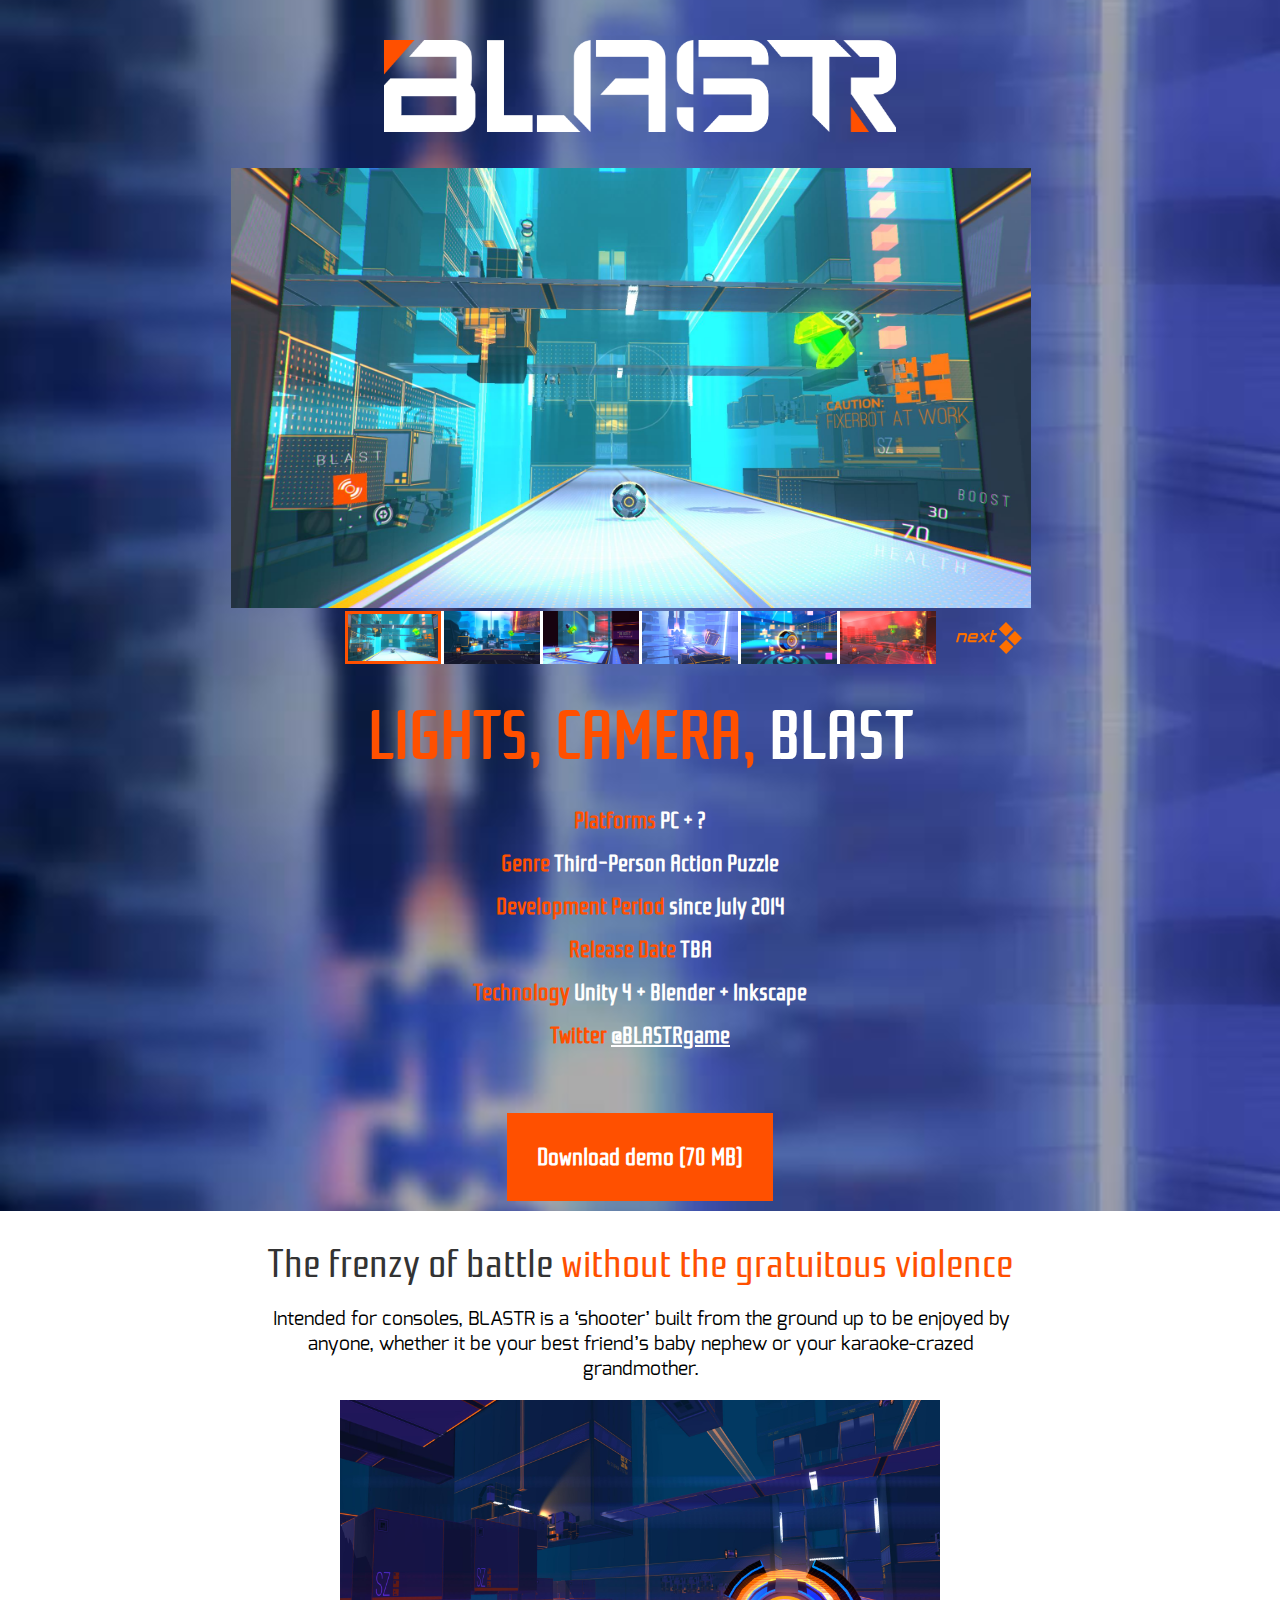
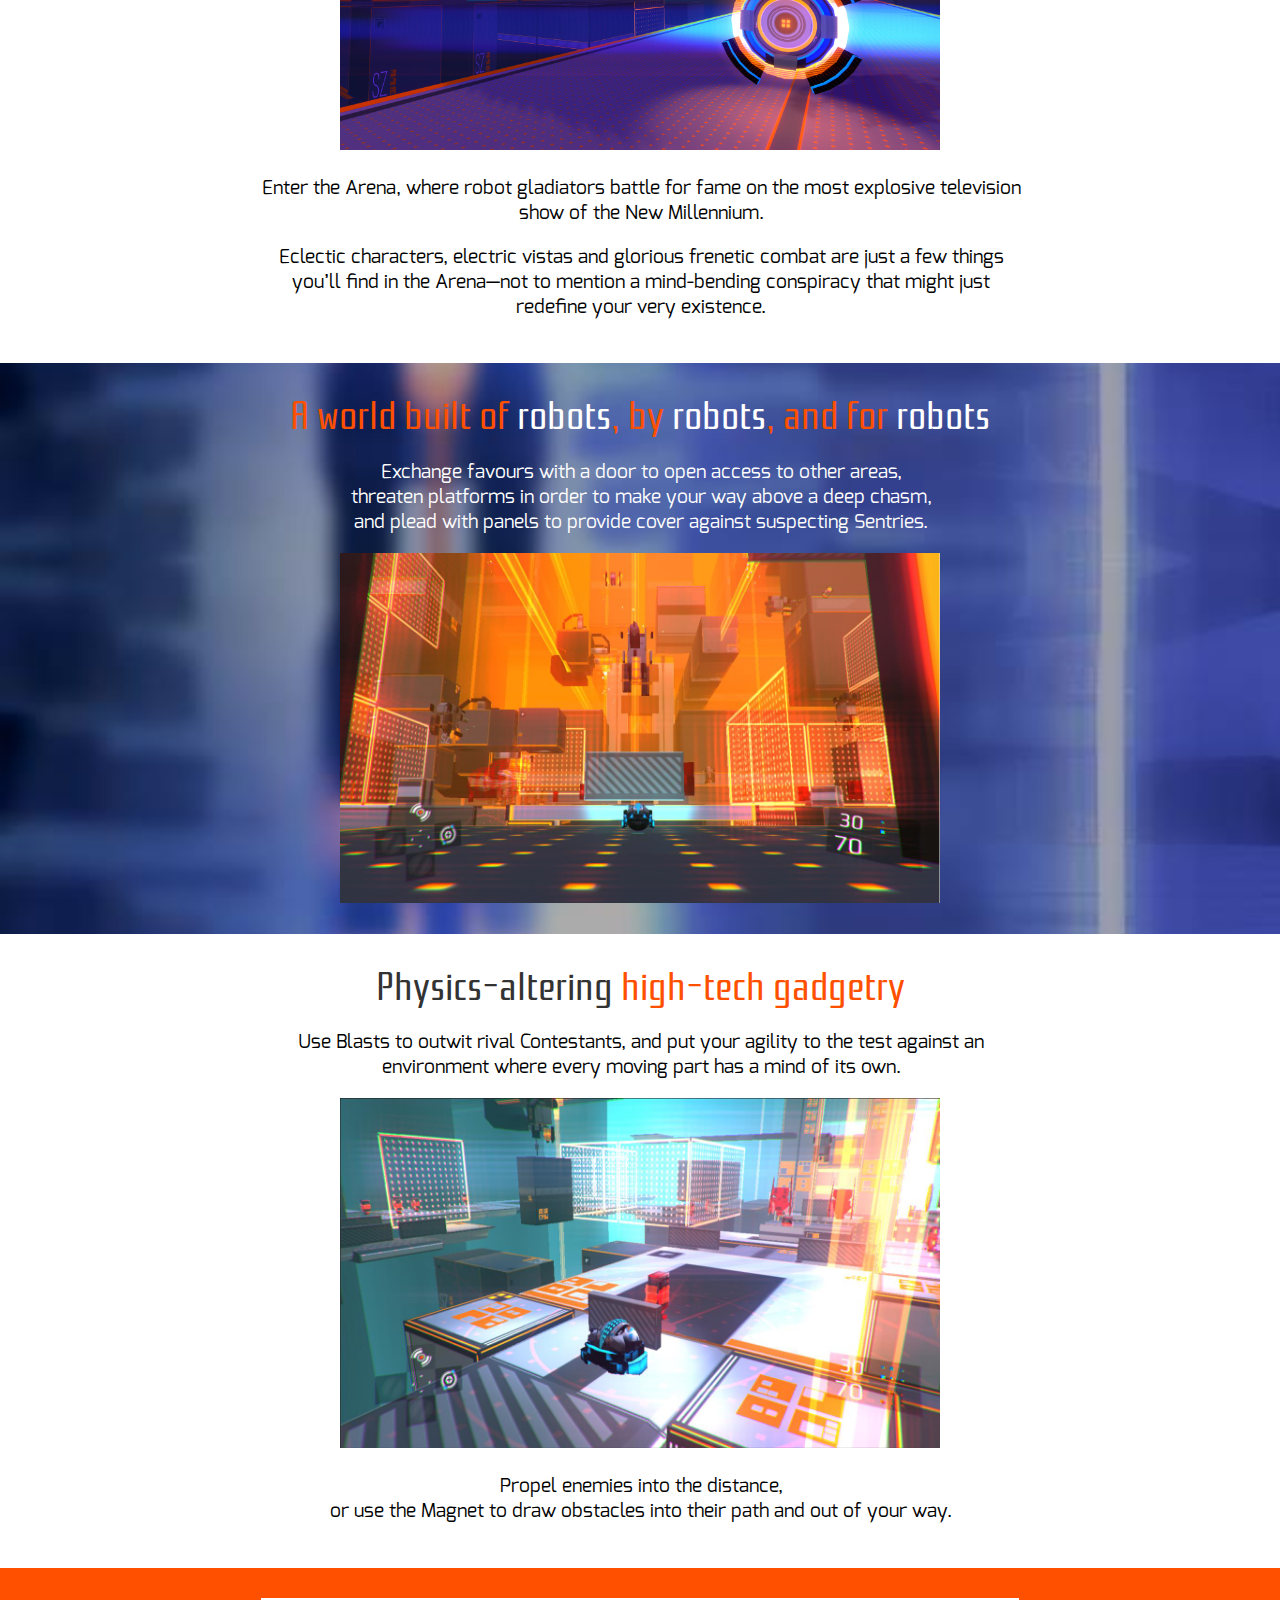
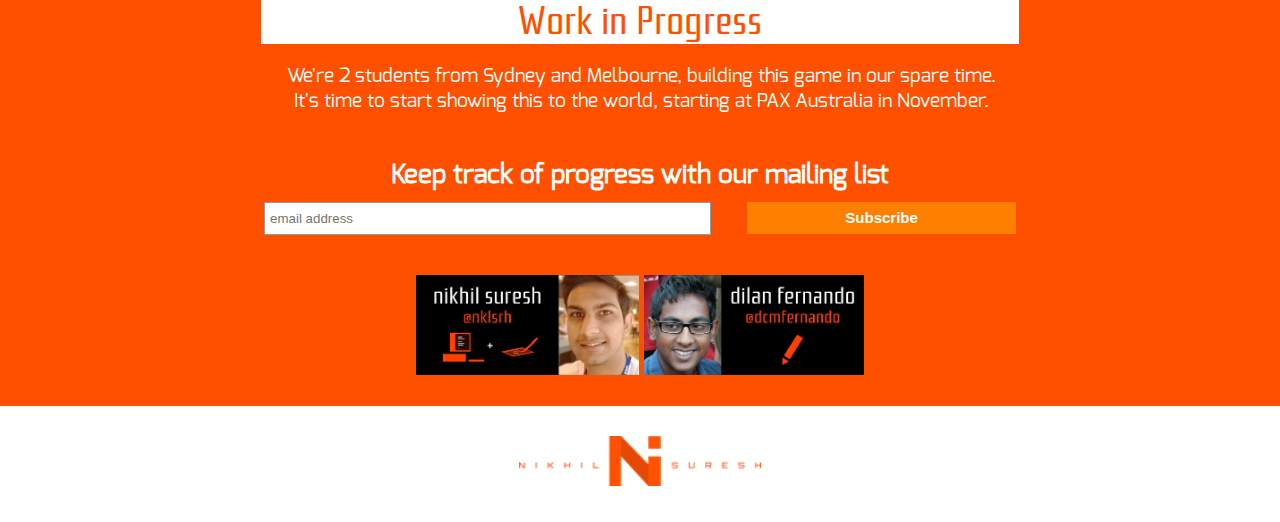
==== commit 9f8d0202: "Added a download page with builds." ====
--- a/index.html
+++ b/index.html
@@ -69,8 +69,10 @@
             <strong style='color: #FF5000'>Twitter</strong> <a style='text-decoration: underline; color: white' href='http://twitter.com/BLASTRgame' target='_blank'>@BLASTRgame</a>
           </h5>  
           <br>
-        
-        
+		  
+        <a href="./download.html" target='_blank' id="download">Download demo (70 MB)</a>
+
+		
         <div style='background-color: white;'>
             <!--background-image: url("./img/pass4/screenshots/img (3).jpg"); background-size: 100%;'>-->
             
--- a/style.css
+++ b/style.css
@@ -166,6 +166,22 @@
 small
 {
 }
+
+#download {
+clear:both; 
+background-color: #FF5000; 
+border: 0 none; 
+color: #FFFFFF; 
+cursor: pointer; 
+display: inline-block; font-size:24px; font-weight: bold; padding:30px; text-align: center; text-decoration: none; vertical-align: middle; white-space: nowrap; width: auto; 
+margin: 10px;
+    font-family: 'rationale';
+}
+
+#download:hover 
+{
+background-color:#00008C;
+}
 		
 #mc_embed_signup
 {
@@ -180,6 +196,8 @@
 #mc_embed_signup input[type=radio]{-webkit-appearance:radio;}
 #mc_embed_signup input:focus {border-color:#333;}
 #mc_embed_signup .button {clear:both; background-color: #FF8000; border: 0 none; color: #FFFFFF; cursor: pointer; display: inline-block; font-size:15px; font-weight: bold; height: 32px; line-height: 32px; padding:0; text-align: center; text-decoration: none; vertical-align: top; white-space: nowrap; width: auto;}
+
+
 #mc_embed_signup .button:hover {background-color:#00008C;}
 #mc_embed_signup .small-meta {font-size: 11px;}
 #mc_embed_signup .nowrap {white-space:nowrap;}     
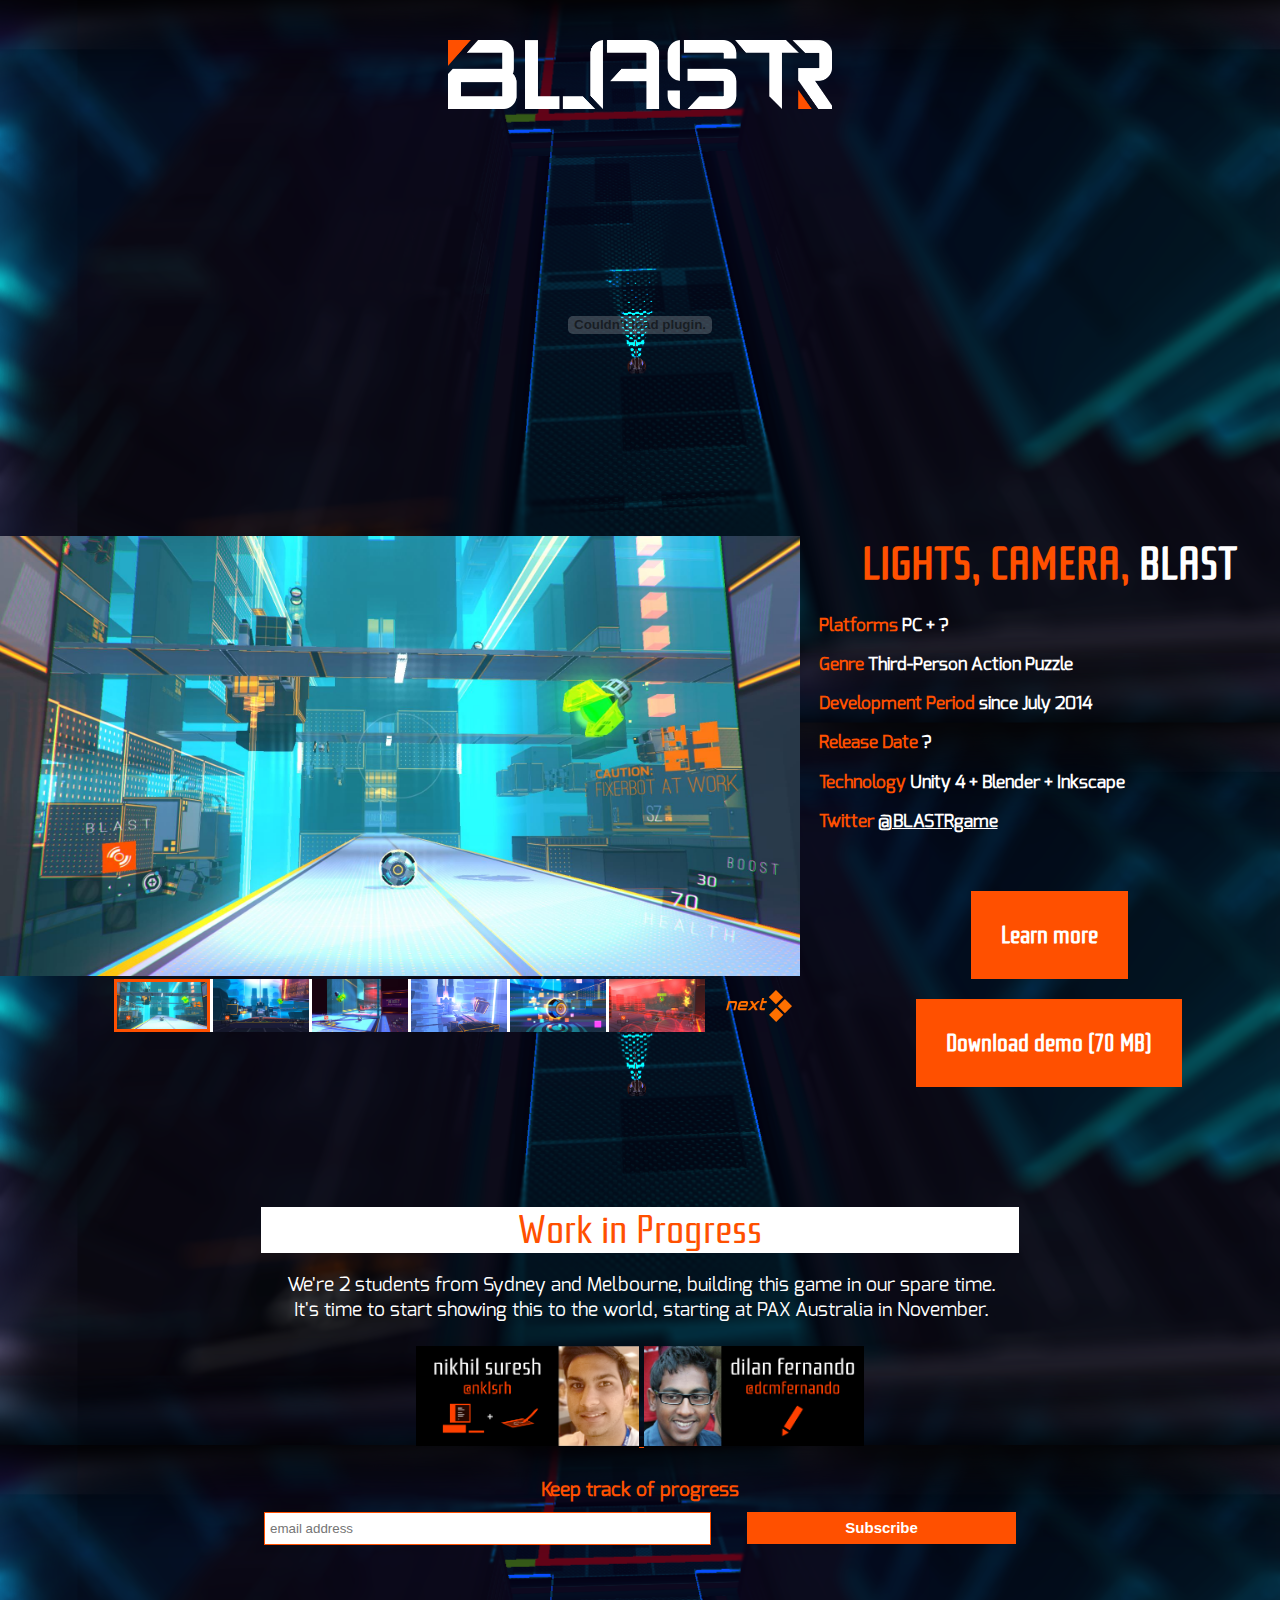
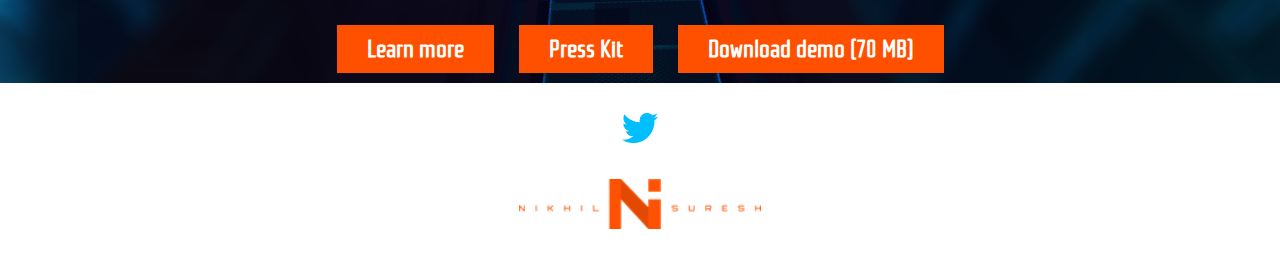
==== commit e02b6d05: "PRE PAX WEBSITE UPDATE WITH TRAILER AND SHIT" ====
--- a/index.html
+++ b/index.html
@@ -24,108 +24,61 @@
     
     <title>BLASTR</title>
         
-    <img src="./img/pass4/gamelogo-full.png" style='width: 40%; margin-top: 40px; margin-bottom: 30px' alt='BLASTR'>
+    <a href='./index.html'><img src="./img/pass4/gamelogo-full.png" style='width: 30%; margin-top: 40px; margin-bottom: 30px' alt='BLASTR'></a>
 </head>
 <body>
     <div id="content">
-    
+		<div id='trailer'>
+			<object width="640" height="360"><param name="movie" value="//www.youtube-nocookie.com/v/LA9zMmA00b0?hl=en_US&amp;version=3"></param><param name="allowFullScreen" value="true"></param><param name="allowscriptaccess" value="always"></param><embed src="//www.youtube-nocookie.com/v/LA9zMmA00b0?hl=en_US&amp;version=3" type="application/x-shockwave-flash" width="640" height="360" allowscriptaccess="always" allowfullscreen="true"></embed></object>
+			<br><br>
+		</div>
         <div id="latest">
-      
-          <div id="screenshots" class="svwp">
-            <ul>
-                <li><img width="800" height="440" alt="Control Centre" src="./img/pass5/blastr_screenshot (6).jpg" /></li>
-                <li><img width="800" height="440" alt="Catwalk" src="./img/pass5/blastr_screenshot (5).jpg" /></li>
-                <li><img width="800" height="440" alt="Security Zone" src="./img/pass5/blastr_screenshot (7).jpg" /></li>
-                <li><img width="800" height="440" alt="Docking Station" src="./img/pass4/screenshots/img (9).jpg" /></li>
-                <li><img width="800" height="440" alt="ZER0 - The main character" src="./img/pass5/blastr_screenshot (1).jpg" /></li>
-                <li><img width="800" height="440" alt="Emergency" src="./img/pass5/blastr_screenshot (4).jpg" /></li>
-                <li><img width="800" height="440" alt="The Facility" src="./img/pass4/screenshots/img (2).jpg" /></li>
-            </ul>
-          </div> 
+			<div id="screenshots" class="svwp">
+				<ul>
+					<li><img width="800" height="440" alt="Control Centre" src="./img/pass5/blastr_screenshot (6).jpg" /></li>
+					<li><img width="800" height="440" alt="Catwalk" src="./img/pass5/blastr_screenshot (5).jpg" /></li>
+					<li><img width="800" height="440" alt="Security Zone" src="./img/pass5/blastr_screenshot (7).jpg" /></li>
+					<li><img width="800" height="440" alt="Docking Station" src="./img/pass4/screenshots/img (9).jpg" /></li>
+					<li><img width="800" height="440" alt="ZER0 - The main character" src="./img/pass5/blastr_screenshot (1).jpg" /></li>
+					<li><img width="800" height="440" alt="Emergency" src="./img/pass5/blastr_screenshot (4).jpg" /></li>
+					<li><img width="800" height="440" alt="The Facility" src="./img/pass4/screenshots/img (2).jpg" /></li>
+				</ul>
+			</div> 
           
         </div>   
           
-            <h2 style='text-align: center; margin-top: 40px'>LIGHTS, CAMERA, <strong style='color: white'>BLAST</strong></h2>
             <!--background-image: url("./img/pass4/screenshots/img (3).jpg"); background-size: 100%;'>-->
     
-                
+        <div id="aa" style="margin-left: 50px;">
+               <h2 style='text-align: center; margin-top: 10px;'>LIGHTS, CAMERA, <strong style='color: white'>BLAST</strong></h2>
+
          <!-- <img style="width: 60%; margin-bottom:50px" src="./img/pass4/actionshot.png"> -->
-          <h5>
-            <strong style='color: #FF5000'>Platforms</strong> PC + ?
-          </h5>    
-          <h5>
-            <strong style='color: #FF5000'>Genre</strong> Third-Person Action Puzzle
-          </h5>    
-          <h5>
-            <strong style='color: #FF5000'>Development Period</strong> since July 2014
-          </h5>  
-          <h5>
-            <strong style='color: #FF5000'>Release Date</strong> TBA
-          </h5>  
-          <h5>
-            <strong style='color: #FF5000'>Technology</strong> Unity 4 + Blender + Inkscape
-          </h5>  
-          <h5>
-            <strong style='color: #FF5000'>Twitter</strong> <a style='text-decoration: underline; color: white' href='http://twitter.com/BLASTRgame' target='_blank'>@BLASTRgame</a>
-          </h5>  
-          <br>
-		  
+			  <h5>
+				<strong style='color: #FF5000'>Platforms</strong> PC + ?
+			  </h5>    
+			  <h5>
+				<strong style='color: #FF5000'>Genre</strong> Third-Person Action Puzzle
+			  </h5>    
+			  <h5>
+				<strong style='color: #FF5000'>Development Period</strong> since July 2014
+			  </h5>  
+			  <h5>
+				<strong style='color: #FF5000'>Release Date</strong> ?
+			  </h5>  
+			  <h5>
+				<strong style='color: #FF5000'>Technology</strong> Unity 4 + Blender + Inkscape
+			  </h5>  
+			  <h5>
+				<strong style='color: #FF5000'>Twitter</strong> <a style='text-decoration: underline; color: white' href='http://twitter.com/BLASTRgame' target='_blank'>@BLASTRgame</a>
+			  </h5>  
+			  <br>
+        <a href="./game.html" id="download">Learn more</a>
         <a href="./download.html" target='_blank' id="download">Download demo (70 MB)</a>
+        </div> 
+		 
 
-		
-        <div style='background-color: white;'>
-            <!--background-image: url("./img/pass4/screenshots/img (3).jpg"); background-size: 100%;'>-->
-            
-          <br>
-        <h4>
-          <strong style='color: #333'>The frenzy of battle </strong> without the gratuitous violence
-        </h4>
-        <div style='padding-left: 20%; padding-right: 20%'>
-          <p style='color: black'>
-          Intended for consoles, BLASTR is a ‘shooter’ built from the ground up to be enjoyed by anyone, whether it be your best friend’s baby nephew or your karaoke-crazed grandmother. 
-          </p> 
-          <img width="600" height="350" alt="Screenshot 8" src="./img/pass5/zero-5.jpg" />
-          <p style='color: black'>
-          Enter the Arena, where robot gladiators battle for fame on the most explosive television show of the New Millennium. 
-          </p> 
-          <p style='color: black'>
-          Eclectic characters, electric vistas and glorious frenetic combat are just a few things you’ll find in the Arena—not to mention a mind-bending conspiracy that might just redefine your very existence. 
-          </p> 
-          <br>
-        </div>
-        </div>
-        
-          <br>
-        <h4>
-          A world built of <strong style='color: white'>robots</strong>, by <strong style='color: white'>robots</strong>, and for <strong style='color: white'>robots</strong> 
-        </h4>
-        <div style='padding-left: 20%; padding-right: 20%'>
-          <p>
-          Exchange favours with a door to open access to other areas, <br>threaten platforms in order to make your way above a deep chasm, <br>and plead with panels to provide cover against suspecting Sentries.
-          </p> 
-          <img width="600" height="350" alt="Screenshot 8" src="./img/pass4/screenshots/img (6).jpg" />
-          <br>
-          <br>
-        </div>
-        
-        <div style='background-color: white; '>
-          <br>
-        <h4>
-          <strong style='color: #333'>Physics-altering</strong> high-tech gadgetry
-        </h4>
-        <div style='padding-left: 20%; padding-right: 20%'>          
-          <p style='color: black'>
-           Use Blasts to outwit rival Contestants, and put your agility to the test against an environment where every moving part has a mind of its own. 
-          </p>
-          <img width="600" height="350" alt="Screenshot 8" src="./img/pass4/screenshots/img (8).jpg" />
-          <p style='color: black'>
-          Propel enemies into the distance, <br> or use the Magnet to draw obstacles into their path and out of your way.
-          </p> 
-          <br>
-        </div>
-        </div>
           
-        <div style='background-color: #ff5000; padding-left: 20%; padding-right: 20%'>
+        <div style='padding-left: 20%; padding-right: 20%; margin-top: 80px'>
 
           <br>
         <h4 style='background-color: white'>
@@ -137,12 +90,26 @@
           It's time to start showing this to the world, starting at PAX Australia in November. <br><br>
           </p> 
 		  
+
+        <div style='margin-top: -20px;'>
+          <a href='http://twitter.com/nklsrh' target="_blank" id='nkl'>
+            <img style="height: 100px;" alt="Developer, Nikhil Suresh" src="./img/pass3/nikhil.png">	
+          </a>
+          <a href='http://twitter.com/dcmfernando' target="_blank" id='dln'>
+            <img style="height: 100px;" alt="Writer, Dilan Fernando"  src="./img/pass3/dilan.png">
+          </a>
+          <br>	
+          <br>
+		  
+		  
+<!--<sub style='color:white'>A shout out to <a href='http://au.linkedin.com/pub/lawrence-crumpton/30/1b5/b93' target="_blank" style='color: #ff6000;'>Lawrence Crumpton</a> for the superb soundtrack.</sub>						-->
+			</div>	
 		<!-- Begin MailChimp Signup Form -->
 
-		<div id="mc_embed_signup">
+		<div id="mc_embed_signup" style='margin-bottom: 60px;'>
 		<form action="//nklsrh.us9.list-manage.com/subscribe/post?u=c6ea2a9fe54fd6417d23b303d&amp;id=45516588c2" method="post" id="mc-embedded-subscribe-form" name="mc-embedded-subscribe-form" class="validate" target="_blank" novalidate>
 			<div id="mc_embed_signup_scroll">
-			<label for="mce-EMAIL">Keep track of progress with our mailing list</label>
+			<label for="mce-EMAIL" style='font-size: 1em; margin-top: 0px; color: #ff5000'>Keep track of progress </label>
 			<input type="email" value="" name="EMAIL" class="email" id="mce-EMAIL" placeholder="email address" required>
 			<!-- real people should not fill this in and expect good things - do not remove this or risk form bot signups-->
 			<div style="position: absolute; left: -5000px;"><input type="text" name="b_c6ea2a9fe54fd6417d23b303d_45516588c2" tabindex="-1" value=""></div>
@@ -153,23 +120,16 @@
 		<!--End mc_embed_signup-->
         </div>
         
-
-        <div style='margin-top: 30px;'>
-          <a href='http://twitter.com/nklsrh' target="_blank">
-            <img style="height: 100px;" alt="Developer, Nikhil Suresh" src="./img/pass3/nikhil.png">	
-          </a>
-          <a href='http://twitter.com/dcmfernando' target="_blank">
-            <img style="height: 100px;" alt="Writer, Dilan Fernando"  src="./img/pass3/dilan.png">
-          </a>
-          <br>	
-          <br>
-		  
-		  
-<!--<sub style='color:white'>A shout out to <a href='http://au.linkedin.com/pub/lawrence-crumpton/30/1b5/b93' target="_blank" style='color: #ff6000;'>Lawrence Crumpton</a> for the superb soundtrack.</sub>						-->
-			</div>	
+		</div>
+		
+        <a href="./game.html" id="download2">Learn more</a>
+        <a href="./press.html" id="download2">Press Kit</a>
+		<a href="./download.html" target='_blank' id="download2">Download demo (70 MB)</a>
+		<div style='background-color: white;'>
+			<a href='http://twitter.com/BLASTRgame' target='_blank'><img style="height: 30px; margin-top: 30px" alt="Tweet us!" src="./img/pass5/twt.png"></a>
 		</div>
 		<div style='background-color: white;'>
-	      <a href='http://twitter.com/BLASTRgame' target='_blank'><img style="height: 50px; margin: 30px" alt="Email us!" src="./img/pass4/studiologo-full.png"></a>
+	      <a href='http://nklsrh.com' target='_blank'><img style="height: 50px; margin: 30px" alt="NikhilSuresh.com" src="./img/pass4/studiologo-full.png"></a>
 		</div>
 		</div>
     <script type="text/javascript">
--- a/style.css
+++ b/style.css
@@ -1,11 +1,11 @@
 ﻿body
 {
-    font-family: 'Roboto';
+    font-family: 'Exo2';
     font-size: 1.2em;
     margin: 0px;
 	text-align: center;
 	background-color: #1A0066;
-	background-image: url('./img/pass4/bg2.jpg'); 
+	background-image: url('./img/pass2/bg.png'); 
     background-size: 100%;
     color: white;
     font-family: 'Exo2';
@@ -19,7 +19,7 @@
 
 h2
 {
-    font-size: 3.5em;
+    font-size: 2.4em;
     font-family: 'rationale';
     color: #FF5000;
     line-height: 0.8em;
@@ -48,9 +48,10 @@
 
 h5
 {
-    font-size: 1.2em;
-    font-family: 'rationale';
-    line-height: 0.2em;
+    font-size: 0.9em;
+    font-family: 'Exo2';
+    line-height: 0.6em;
+    text-align: left;
     color: #ffffff;
 }
 
@@ -83,9 +84,10 @@
     margin-left: 2px;
 }
 
-#content
-{  
-}
+#nkl {box-shadow: #ff5000 0px 0 0 0;}
+#nkl:hover{box-shadow: #ff5000 0px 0px 40px 0px;}
+#dln {box-shadow: #ff5000 0 0 0 0;}
+#dln:hover{box-shadow: #ff5000 0px 0px 40px 0px;}
 
 #nametag ul
 {
@@ -154,6 +156,16 @@
 #latest 
 {
     display: inline-block;
+	float: left;
+}
+#latest2 
+{
+    display: inline-block;
+	margin-top: 40px;
+}
+#latest2 li
+{	
+    list-style-type: none;
 }
 a
 {
@@ -177,11 +189,26 @@
 margin: 10px;
     font-family: 'rationale';
 }
+#download2 {
+clear:both; 
+background-color: #FF5000; 
+border: 0 none; 
+color: #FFFFFF; 
+cursor: pointer; 
+display: inline-block; font-size:24px; font-weight: bold; padding: 10px 30px 10px 30px; text-align: center; text-decoration: none; vertical-align: middle; white-space: nowrap; width: auto; 
+margin: 10px;
+    font-family: 'rationale';
+}
 
 #download:hover 
 {
 background-color:#00008C;
 }
+#download2:hover 
+{
+background-color:#00008C;
+}
+		
 		
 #mc_embed_signup
 {
@@ -191,11 +218,11 @@
 /* MailChimp Form Embed Code - Slim - 08/17/2011 */
 #mc_embed_signup form {text-align:center;  }
 #mc_embed_signup h2 {font-weight:bold; padding:0; margin:15px 0; font-size:1.4em;}
-#mc_embed_signup input {border:1px solid #999; -webkit-appearance:none;}
+#mc_embed_signup input {border:1px solid #ff5000; -webkit-appearance:none;}
 #mc_embed_signup input[type=checkbox]{-webkit-appearance:checkbox;}
 #mc_embed_signup input[type=radio]{-webkit-appearance:radio;}
 #mc_embed_signup input:focus {border-color:#333;}
-#mc_embed_signup .button {clear:both; background-color: #FF8000; border: 0 none; color: #FFFFFF; cursor: pointer; display: inline-block; font-size:15px; font-weight: bold; height: 32px; line-height: 32px; padding:0; text-align: center; text-decoration: none; vertical-align: top; white-space: nowrap; width: auto;}
+#mc_embed_signup .button {clear:both; background-color: #ff5000; border: 0 none; color: #FFFFFF; cursor: pointer; display: inline-block; font-size:15px; font-weight: bold; height: 32px; line-height: 32px; padding:0; text-align: center; text-decoration: none; vertical-align: top; white-space: nowrap; width: auto;}
 
 
 #mc_embed_signup .button:hover {background-color:#00008C;}
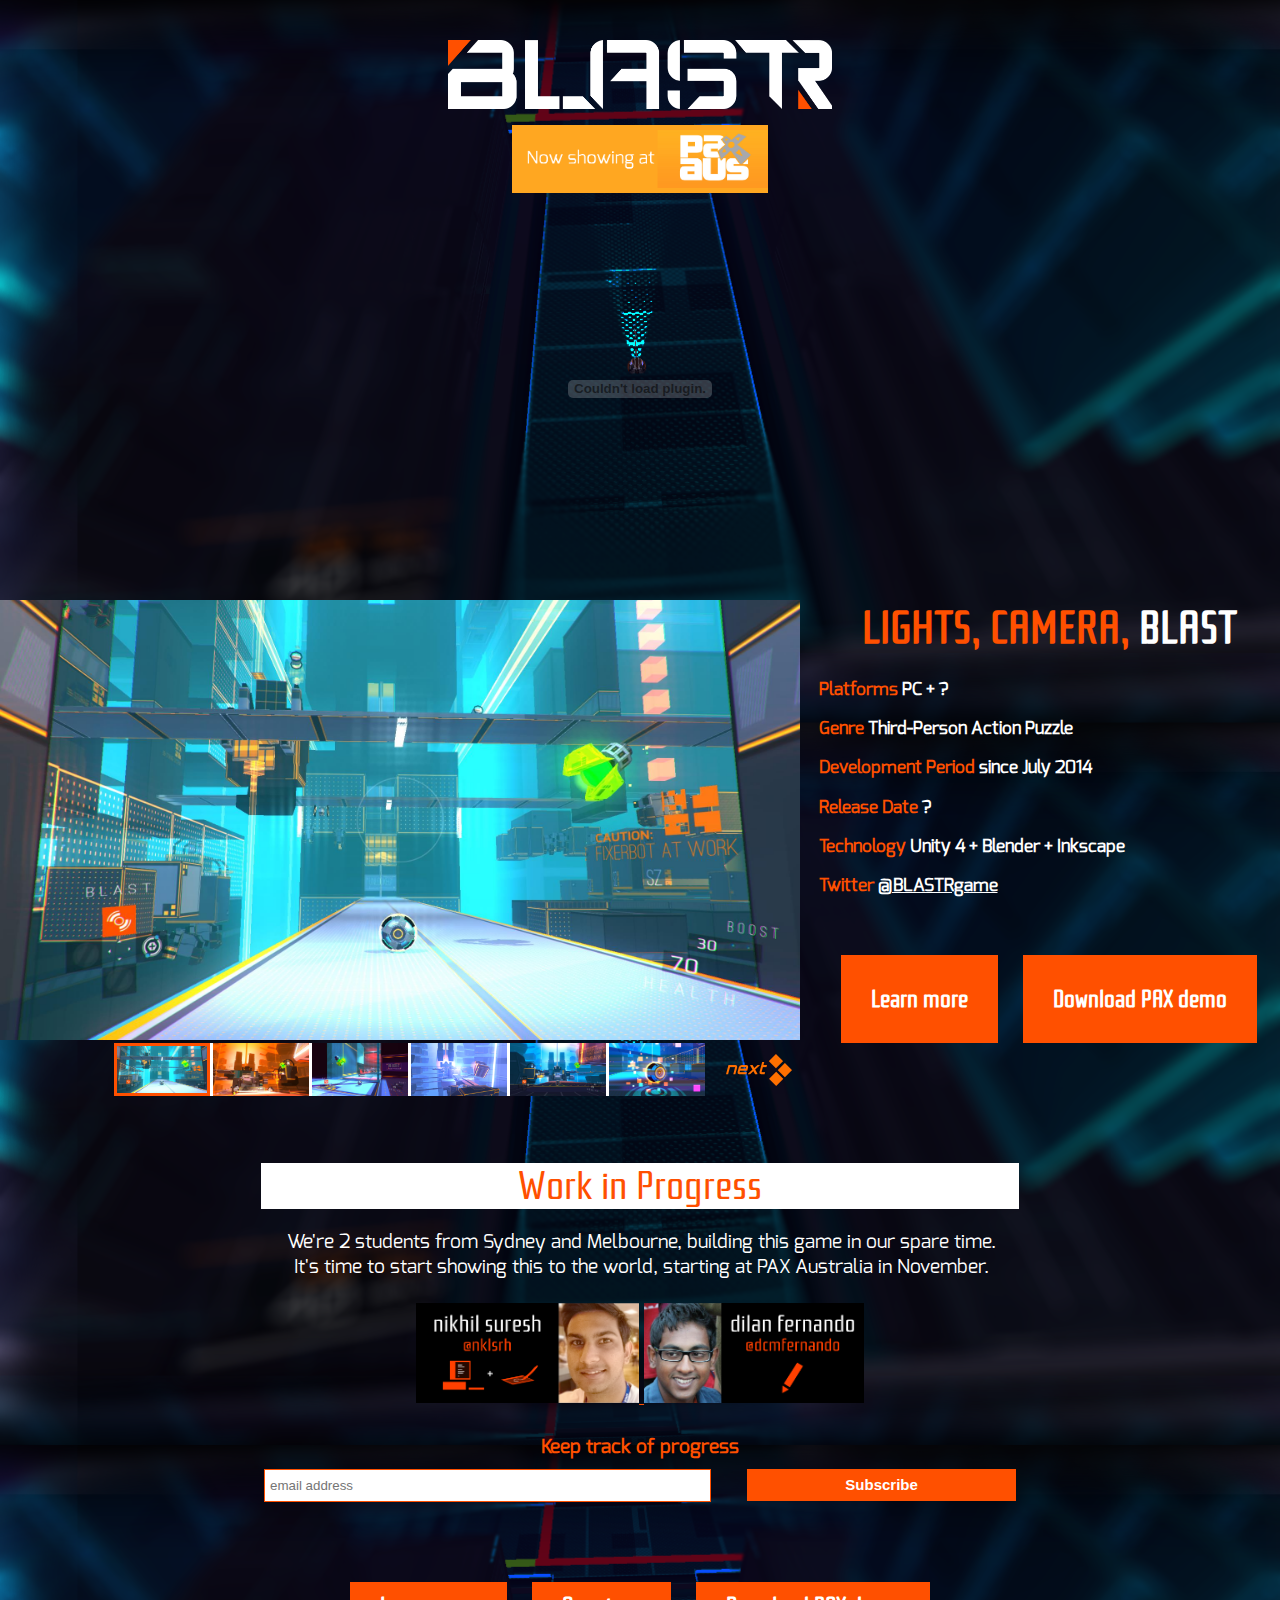
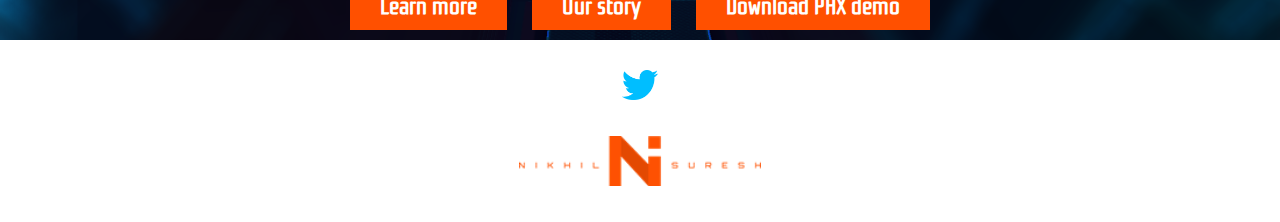
==== commit 0e7aa2d6: "Start day3 website update with new build and stuff.." ====
--- a/index.html
+++ b/index.html
@@ -23,8 +23,12 @@
     <script src="./jquery.slideViewerPro.1.5.js" type="text/javascript"></script> 
     
     <title>BLASTR</title>
-        
-    <a href='./index.html'><img src="./img/pass4/gamelogo-full.png" style='width: 30%; margin-top: 40px; margin-bottom: 30px' alt='BLASTR'></a>
+	
+    <a href='./index.html'><img src="./img/pass4/gamelogo-full.png" style='width: 30%; margin-top: 40px; margin-bottom: 10px' alt='BLASTR'></a>
+	<br>
+	<a href='./img/pass5/map.png'><img src="./img/pass5/paxaus.png" style='width: 20%; margin-top: 0px; margin-bottom: 10px' alt='BLASTR'></a>
+	
+	
 </head>
 <body>
     <div id="content">
@@ -36,12 +40,12 @@
 			<div id="screenshots" class="svwp">
 				<ul>
 					<li><img width="800" height="440" alt="Control Centre" src="./img/pass5/blastr_screenshot (6).jpg" /></li>
-					<li><img width="800" height="440" alt="Catwalk" src="./img/pass5/blastr_screenshot (5).jpg" /></li>
+					<li><img width="800" height="440" alt="The Facility" src="./img/pass5/catwalk_orange.jpg" /></li>
 					<li><img width="800" height="440" alt="Security Zone" src="./img/pass5/blastr_screenshot (7).jpg" /></li>
 					<li><img width="800" height="440" alt="Docking Station" src="./img/pass4/screenshots/img (9).jpg" /></li>
+					<li><img width="800" height="440" alt="Catwalk" src="./img/pass5/blastr_screenshot (5).jpg" /></li>
 					<li><img width="800" height="440" alt="ZER0 - The main character" src="./img/pass5/blastr_screenshot (1).jpg" /></li>
 					<li><img width="800" height="440" alt="Emergency" src="./img/pass5/blastr_screenshot (4).jpg" /></li>
-					<li><img width="800" height="440" alt="The Facility" src="./img/pass4/screenshots/img (2).jpg" /></li>
 				</ul>
 			</div> 
           
@@ -73,7 +77,7 @@
 			  </h5>  
 			  <br>
         <a href="./game.html" id="download">Learn more</a>
-        <a href="./download.html" target='_blank' id="download">Download demo (70 MB)</a>
+        <a href="./download.html" target='_blank' id="download">Download PAX demo</a>
         </div> 
 		 
 
@@ -123,8 +127,8 @@
 		</div>
 		
         <a href="./game.html" id="download2">Learn more</a>
-        <a href="./press.html" id="download2">Press Kit</a>
-		<a href="./download.html" target='_blank' id="download2">Download demo (70 MB)</a>
+        <a href="./press.html" id="download2">Our story</a>
+		<a href="./download.html" target='_blank' id="download2">Download PAX demo</a>
 		<div style='background-color: white;'>
 			<a href='http://twitter.com/BLASTRgame' target='_blank'><img style="height: 30px; margin-top: 30px" alt="Tweet us!" src="./img/pass5/twt.png"></a>
 		</div>
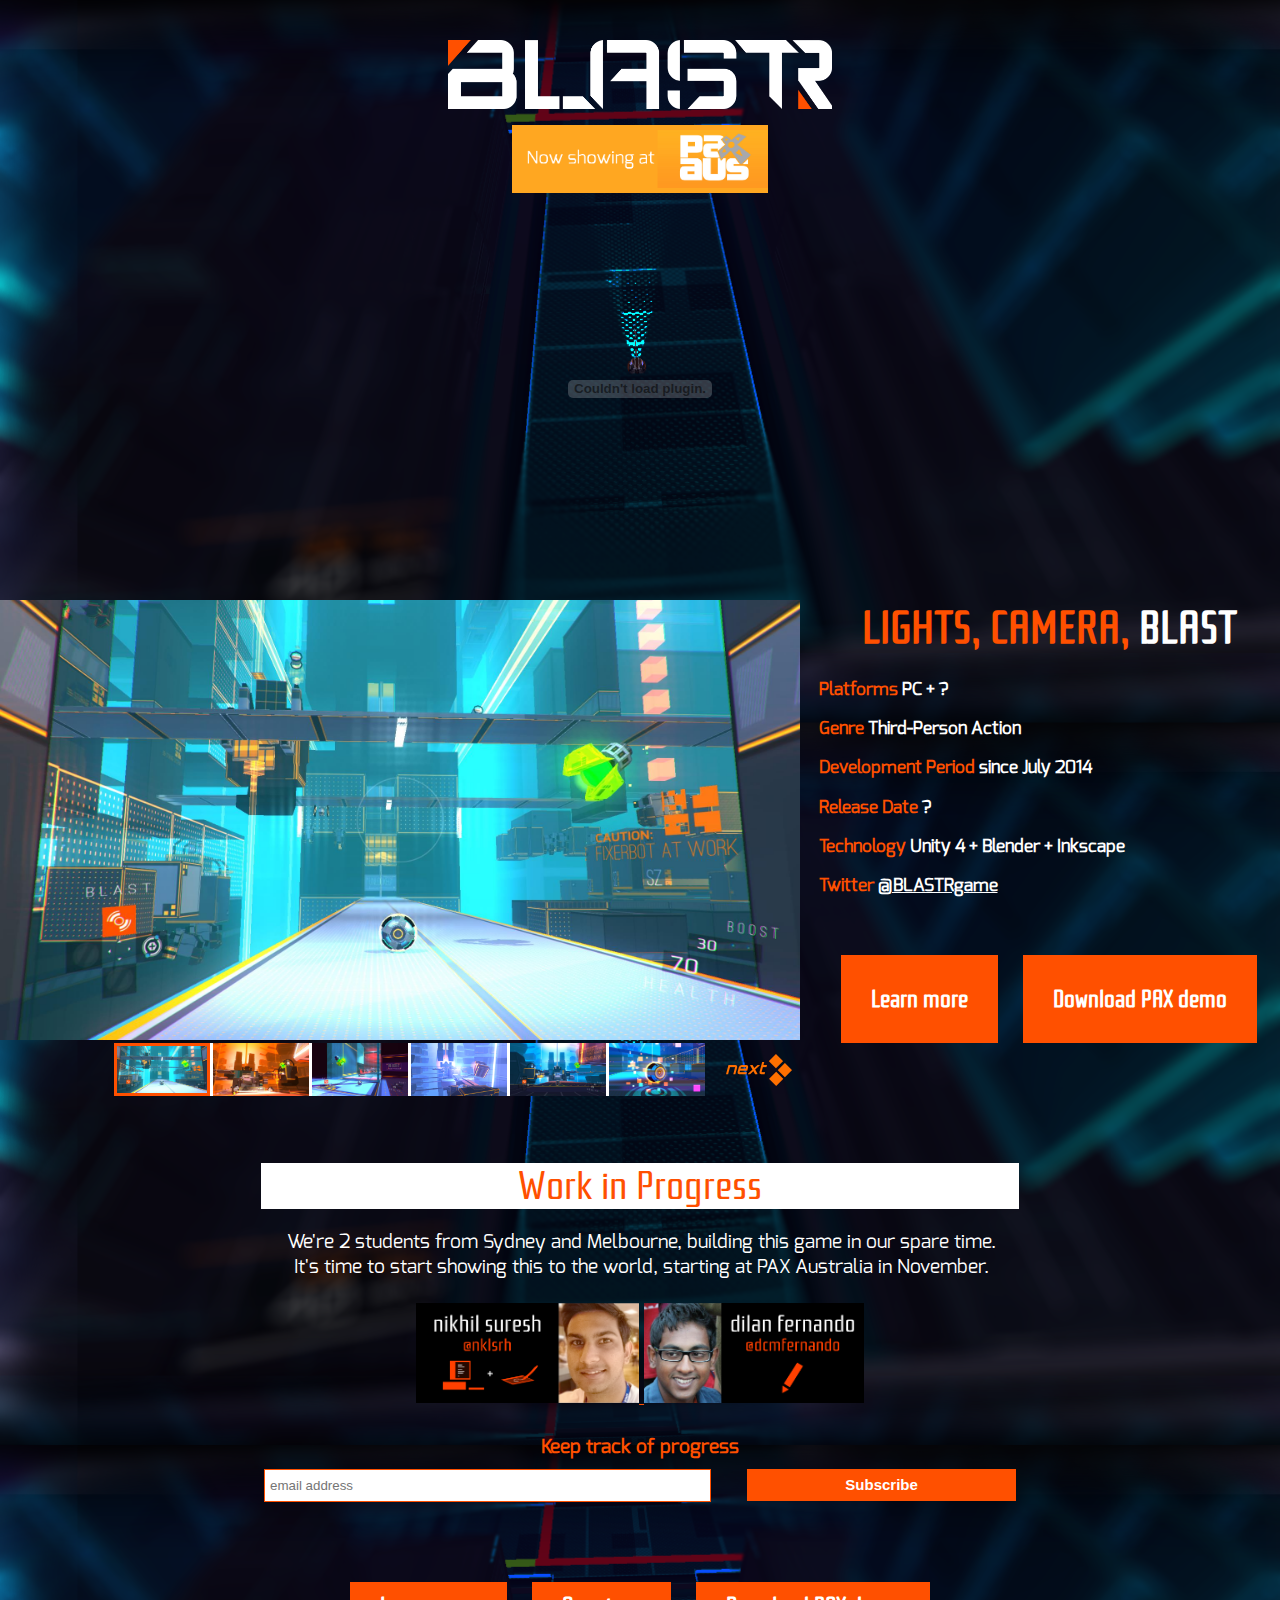
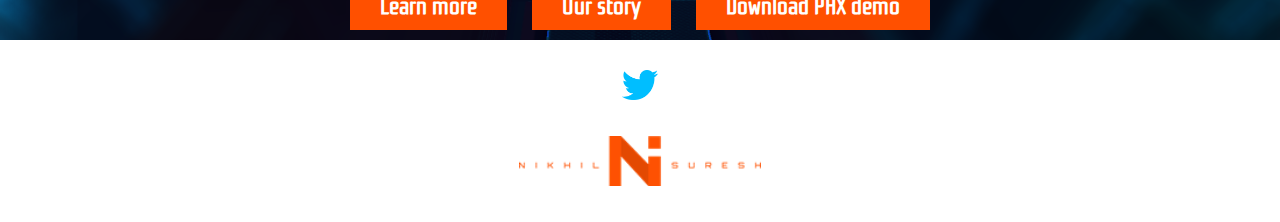
==== commit ad78e835: "Updated demo with Controls screen and some changes in multiplayer screen ordering. Also added post-m" ====
--- a/index.html
+++ b/index.html
@@ -61,7 +61,7 @@
 				<strong style='color: #FF5000'>Platforms</strong> PC + ?
 			  </h5>    
 			  <h5>
-				<strong style='color: #FF5000'>Genre</strong> Third-Person Action Puzzle
+				<strong style='color: #FF5000'>Genre</strong> Third-Person Action
 			  </h5>    
 			  <h5>
 				<strong style='color: #FF5000'>Development Period</strong> since July 2014
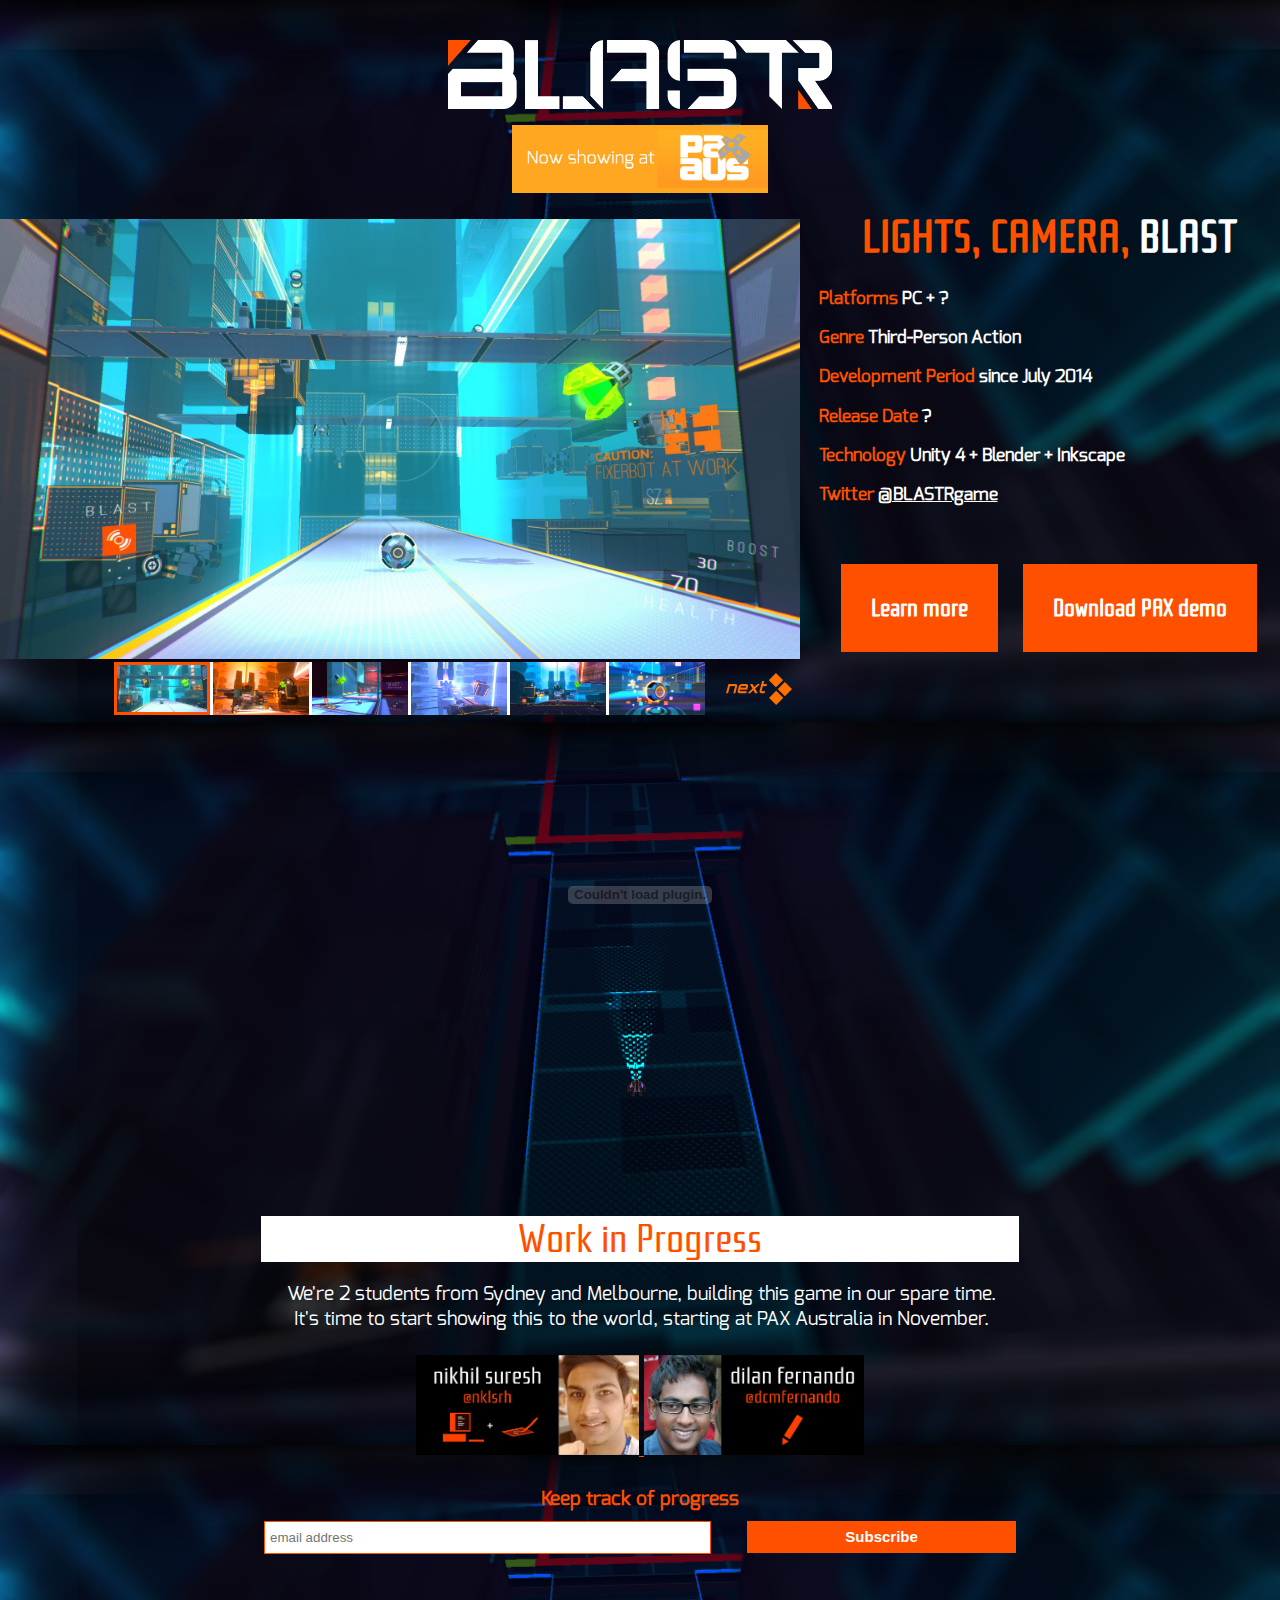
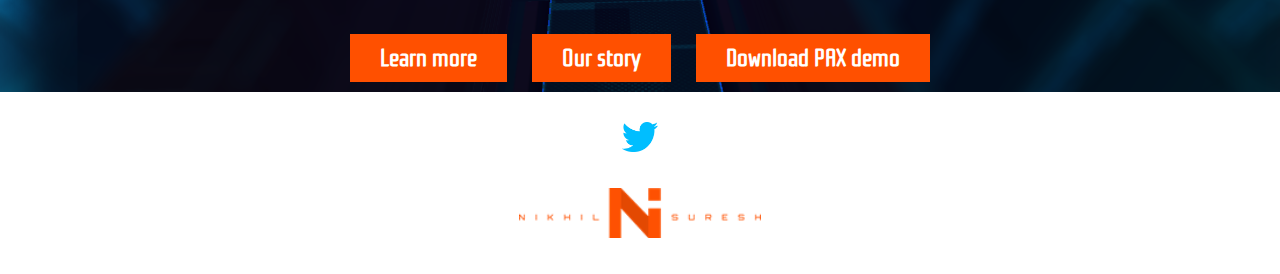
==== commit aae58479: "FIXED THE GODDAMN WEBSITE WITH TRAILER POSITIONA ND DOWNLOAD TRACKING" ====
--- a/index.html
+++ b/index.html
@@ -32,10 +32,6 @@
 </head>
 <body>
     <div id="content">
-		<div id='trailer'>
-			<object width="640" height="360"><param name="movie" value="//www.youtube-nocookie.com/v/LA9zMmA00b0?hl=en_US&amp;version=3"></param><param name="allowFullScreen" value="true"></param><param name="allowscriptaccess" value="always"></param><embed src="//www.youtube-nocookie.com/v/LA9zMmA00b0?hl=en_US&amp;version=3" type="application/x-shockwave-flash" width="640" height="360" allowscriptaccess="always" allowfullscreen="true"></embed></object>
-			<br><br>
-		</div>
         <div id="latest">
 			<div id="screenshots" class="svwp">
 				<ul>
@@ -81,6 +77,10 @@
         </div> 
 		 
 
+		<div id='trailer'>
+			<object width="640" height="360"><param name="movie" value="//www.youtube-nocookie.com/v/LA9zMmA00b0?hl=en_US&amp;version=3"></param><param name="allowFullScreen" value="true"></param><param name="allowscriptaccess" value="always"></param><embed src="//www.youtube-nocookie.com/v/LA9zMmA00b0?hl=en_US&amp;version=3" type="application/x-shockwave-flash" width="640" height="360" allowscriptaccess="always" allowfullscreen="true"></embed></object>
+			<br><br>
+		</div>
           
         <div style='padding-left: 20%; padding-right: 20%; margin-top: 80px'>
 
